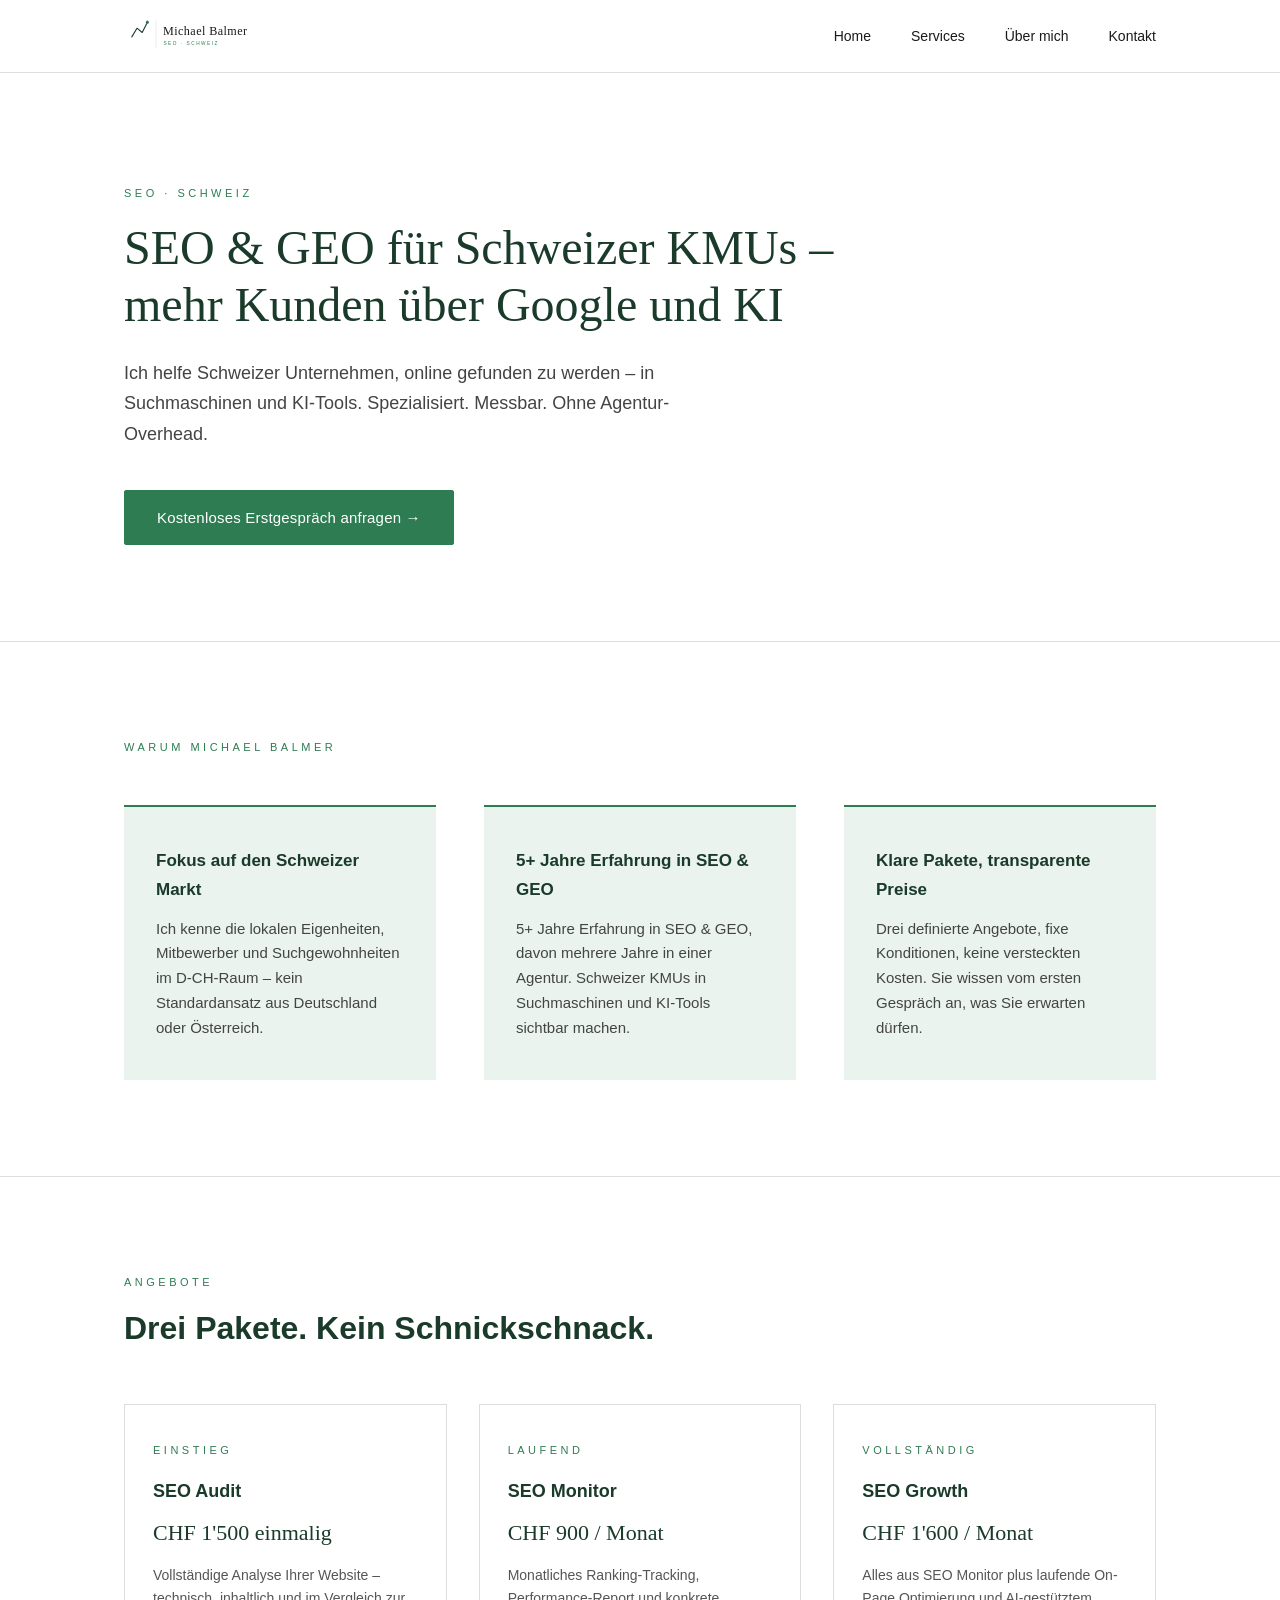
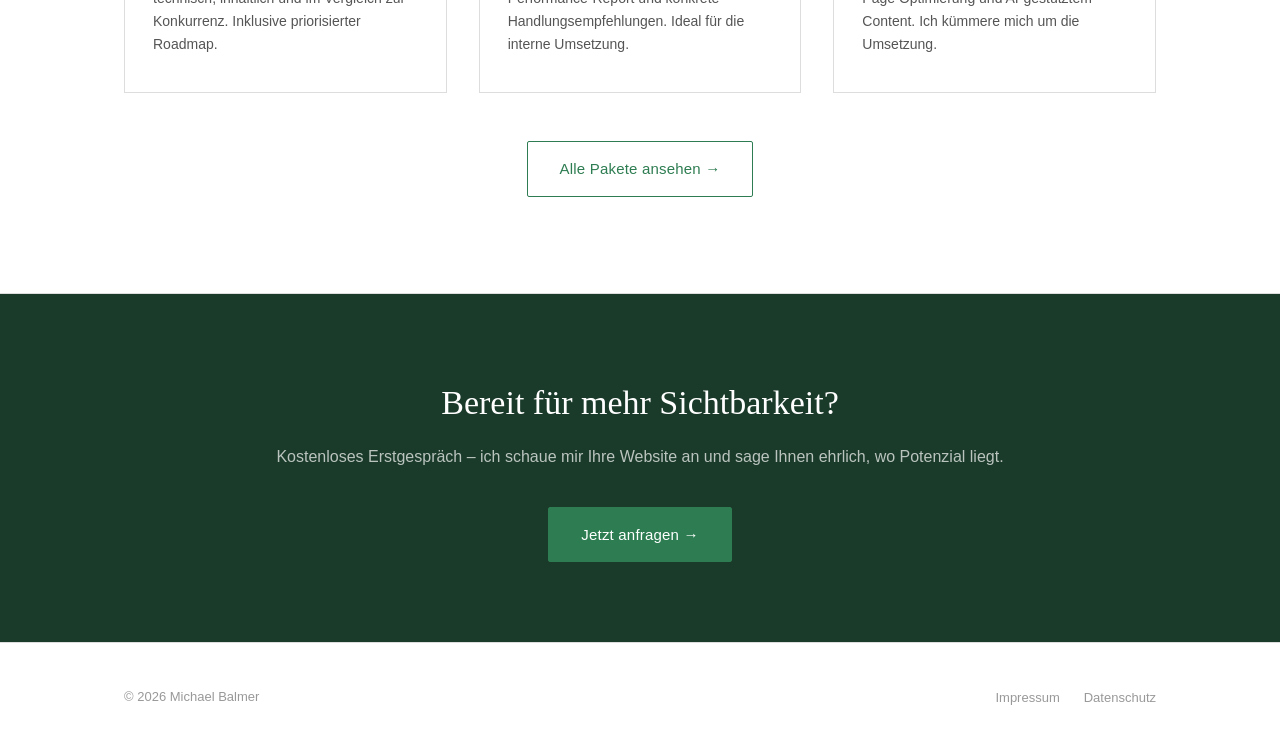
==== index.html @ 40a5c684 "Initial website launch for michael-balmer.com Static HTML/CSS/JS website for Michael Balmer SEO & GE" ====
<!DOCTYPE html>
<html lang="de">
<head>
  <meta charset="UTF-8" />
  <meta name="viewport" content="width=device-width, initial-scale=1.0" />
  <title>Michael Balmer – SEO &amp; GEO für Schweizer KMUs</title>
  <meta name="description" content="SEO- und GEO-Spezialist für Schweizer KMUs. Mehr Sichtbarkeit in Google und KI-Tools. Klare Pakete, transparente Preise." />
  <link rel="canonical" href="https://michael-balmer.com/" />
  <meta property="og:title" content="Michael Balmer – SEO &amp; GEO für Schweizer KMUs" />
  <meta property="og:description" content="SEO- und GEO-Spezialist für Schweizer KMUs. Mehr Sichtbarkeit in Google und KI-Tools. Klare Pakete, transparente Preise." />
  <meta property="og:url" content="https://michael-balmer.com/" />
  <meta property="og:type" content="website" />
  <link rel="stylesheet" href="css/style.css" />
</head>
<body>

  <!-- ===== NAVIGATION ===== -->
  <nav class="site-nav" role="navigation" aria-label="Hauptnavigation">
    <div class="nav-inner">
      <a class="nav-logo" href="/" aria-label="Michael Balmer – Startseite">
        <svg viewBox="0 0 400 120" xmlns="http://www.w3.org/2000/svg" height="52" width="auto" aria-hidden="true">
          <polyline points="18,62 30,42 42,52 54,28" fill="none" stroke="#1A3A2A" stroke-width="2.5" stroke-linecap="round" stroke-linejoin="round"/>
          <circle cx="54" cy="28" r="3.5" fill="#2E7D52"/>
          <line x1="74" y1="24" x2="74" y2="88" stroke="#D0D5D0" stroke-width="1"/>
          <text x="90" y="58" font-family="Georgia, 'Times New Roman', serif" font-size="28" font-weight="400" letter-spacing="1" fill="#1A1A1A">Michael Balmer</text>
          <text x="91" y="80" font-family="'Helvetica Neue', Arial, sans-serif" font-size="11" font-weight="300" letter-spacing="3.5" fill="#2E7D52">SEO · SCHWEIZ</text>
        </svg>
      </a>
      <ul class="nav-links">
        <li><a href="/">Home</a></li>
        <li><a href="/services">Services</a></li>
        <li><a href="/ueber-mich">Über mich</a></li>
        <li><a href="/kontakt">Kontakt</a></li>
      </ul>
      <button class="nav-toggle" aria-label="Menü öffnen" aria-expanded="false">
        <span></span><span></span><span></span>
      </button>
    </div>
    <div class="nav-mobile" aria-hidden="true">
      <ul>
        <li><a href="/">Home</a></li>
        <li><a href="/services">Services</a></li>
        <li><a href="/ueber-mich">Über mich</a></li>
        <li><a href="/kontakt">Kontakt</a></li>
      </ul>
    </div>
  </nav>

  <div class="page-wrap">

    <!-- ===== HERO ===== -->
    <section class="hero">
      <div class="container">
        <div class="hero-inner">
          <span class="label">SEO · Schweiz</span>
          <h1>SEO &amp; GEO für Schweizer KMUs – mehr Kunden über Google und KI</h1>
          <p class="hero-sub">Ich helfe Schweizer Unternehmen, online gefunden zu werden – in Suchmaschinen und KI-Tools. Spezialisiert. Messbar. Ohne Agentur-Overhead.</p>
          <a href="/kontakt" class="btn btn-primary">Kostenloses Erstgespräch anfragen →</a>
        </div>
      </div>
    </section>

    <!-- ===== USPs ===== -->
    <section class="usp">
      <div class="container">
        <span class="label">Warum Michael Balmer</span>
        <div class="usp-grid">
          <div class="usp-item">
            <h3>Fokus auf den Schweizer Markt</h3>
            <p>Ich kenne die lokalen Eigenheiten, Mitbewerber und Suchgewohnheiten im D-CH-Raum – kein Standardansatz aus Deutschland oder Österreich.</p>
          </div>
          <div class="usp-item">
            <h3>5+ Jahre Erfahrung in SEO &amp; GEO</h3>
            <p>5+ Jahre Erfahrung in SEO &amp; GEO, davon mehrere Jahre in einer Agentur. Schweizer KMUs in Suchmaschinen und KI-Tools sichtbar machen.</p>
          </div>
          <div class="usp-item">
            <h3>Klare Pakete, transparente Preise</h3>
            <p>Drei definierte Angebote, fixe Konditionen, keine versteckten Kosten. Sie wissen vom ersten Gespräch an, was Sie erwarten dürfen.</p>
          </div>
        </div>
      </div>
    </section>

    <!-- ===== SERVICES TEASER ===== -->
    <section class="services-teaser">
      <div class="container">
        <span class="label">Angebote</span>
        <div class="section-head">
          <h2>Drei Pakete. Kein Schnickschnack.</h2>
        </div>
        <div class="services-teaser-grid">
          <div class="service-card">
            <span class="label">Einstieg</span>
            <h3>SEO Audit</h3>
            <span class="service-price">CHF 1'500 einmalig</span>
            <p>Vollständige Analyse Ihrer Website – technisch, inhaltlich und im Vergleich zur Konkurrenz. Inklusive priorisierter Roadmap.</p>
          </div>
          <div class="service-card">
            <span class="label">Laufend</span>
            <h3>SEO Monitor</h3>
            <span class="service-price">CHF 900 / Monat</span>
            <p>Monatliches Ranking-Tracking, Performance-Report und konkrete Handlungsempfehlungen. Ideal für die interne Umsetzung.</p>
          </div>
          <div class="service-card">
            <span class="label">Vollständig</span>
            <h3>SEO Growth</h3>
            <span class="service-price">CHF 1'600 / Monat</span>
            <p>Alles aus SEO Monitor plus laufende On-Page Optimierung und AI-gestütztem Content. Ich kümmere mich um die Umsetzung.</p>
          </div>
        </div>
        <div class="services-teaser-link">
          <a href="/services" class="btn btn-outline">Alle Pakete ansehen →</a>
        </div>
      </div>
    </section>

    <!-- ===== CTA BAND ===== -->
    <section class="cta-band">
      <div class="container">
        <h2>Bereit für mehr Sichtbarkeit?</h2>
        <p>Kostenloses Erstgespräch – ich schaue mir Ihre Website an und sage Ihnen ehrlich, wo Potenzial liegt.</p>
        <a href="/kontakt" class="btn btn-primary">Jetzt anfragen →</a>
      </div>
    </section>

    <!-- ===== FOOTER ===== -->
    <footer class="site-footer">
      <div class="container">
        <div class="footer-inner">
          <span class="footer-copy">© 2026 Michael Balmer</span>
          <ul class="footer-links">
            <li><a href="/impressum">Impressum</a></li>
            <li><a href="/datenschutz">Datenschutz</a></li>
          </ul>
        </div>
      </div>
    </footer>

  </div><!-- /.page-wrap -->

  <script src="js/main.js"></script>
</body>
</html>
---- css/style.css ----
/* =========================================
   Michael Balmer SEO – Stylesheet
   ========================================= */

/* --- Reset & Base --- */
*, *::before, *::after {
  box-sizing: border-box;
  margin: 0;
  padding: 0;
}

html {
  scroll-behavior: smooth;
}

body {
  font-family: Arial, Helvetica, sans-serif;
  font-size: 16px;
  line-height: 1.7;
  color: #1A1A1A;
  background: #FFFFFF;
  -webkit-font-smoothing: antialiased;
}

img, svg {
  display: block;
  max-width: 100%;
}

a {
  color: #2E7D52;
  text-decoration: none;
}

a:hover {
  text-decoration: underline;
}

/* --- CSS Variables --- */
:root {
  --green:      #2E7D52;
  --green-dark: #1A3A2A;
  --green-light:#EAF3EE;
  --black:      #1A1A1A;
  --white:      #FFFFFF;
  --gray:       #DDDDDD;
  --max-w:      1080px;
  --section-py: 96px;
}

/* --- Utility --- */
.container {
  max-width: var(--max-w);
  margin: 0 auto;
  padding: 0 24px;
}

.label {
  font-size: 11px;
  font-weight: 400;
  text-transform: uppercase;
  letter-spacing: 3.5px;
  color: var(--green);
  display: block;
  margin-bottom: 16px;
}

/* =========================================
   NAVIGATION
   ========================================= */
.site-nav {
  position: fixed;
  top: 0;
  left: 0;
  right: 0;
  z-index: 100;
  background: rgba(255, 255, 255, 0.96);
  backdrop-filter: blur(8px);
  border-bottom: 1px solid var(--gray);
}

.nav-inner {
  display: flex;
  align-items: center;
  justify-content: space-between;
  max-width: var(--max-w);
  margin: 0 auto;
  padding: 0 24px;
  height: 72px;
}

.nav-logo svg {
  height: 52px;
  width: auto;
}

.nav-links {
  display: flex;
  gap: 40px;
  list-style: none;
}

.nav-links a {
  font-size: 14px;
  color: var(--black);
  font-weight: 400;
  text-decoration: none;
  position: relative;
  padding-bottom: 2px;
  transition: color 0.2s;
}

.nav-links a::after {
  content: '';
  position: absolute;
  bottom: -2px;
  left: 0;
  right: 0;
  height: 1.5px;
  background: var(--green);
  transform: scaleX(0);
  transform-origin: left;
  transition: transform 0.25s ease;
}

.nav-links a:hover,
.nav-links a.active {
  color: var(--green);
  text-decoration: none;
}

.nav-links a:hover::after,
.nav-links a.active::after {
  transform: scaleX(1);
}

/* Hamburger */
.nav-toggle {
  display: none;
  flex-direction: column;
  gap: 5px;
  background: none;
  border: none;
  cursor: pointer;
  padding: 10px; /* 44px touch target */
  margin-right: -10px;
}

.nav-toggle span {
  display: block;
  width: 24px;
  height: 1.5px;
  background: var(--black);
  transition: all 0.3s;
}

.nav-toggle.open span:nth-child(1) { transform: translateY(6.5px) rotate(45deg); }
.nav-toggle.open span:nth-child(2) { opacity: 0; }
.nav-toggle.open span:nth-child(3) { transform: translateY(-6.5px) rotate(-45deg); }

/* Mobile nav */
.nav-mobile {
  display: none;
  background: var(--white);
  border-top: 1px solid var(--gray);
}

.nav-mobile.open {
  display: block;
}

.nav-mobile ul {
  list-style: none;
  padding: 16px 24px 24px;
}

.nav-mobile ul li a {
  display: block;
  padding: 12px 0;
  font-size: 16px;
  color: var(--black);
  border-bottom: 1px solid var(--gray);
  text-decoration: none;
}

.nav-mobile ul li:last-child a {
  border-bottom: none;
}

.nav-mobile ul li a.active,
.nav-mobile ul li a:hover {
  color: var(--green);
}

/* Page offset for fixed nav */
.page-wrap {
  padding-top: 72px;
}

/* =========================================
   BUTTONS
   ========================================= */
.btn {
  display: inline-block;
  padding: 14px 32px;
  font-size: 15px;
  font-family: Arial, Helvetica, sans-serif;
  font-weight: 400;
  border-radius: 2px;
  cursor: pointer;
  transition: background 0.2s, color 0.2s, border-color 0.2s;
  text-decoration: none;
  border: 1.5px solid transparent;
  letter-spacing: 0.2px;
}

.btn-primary {
  background: var(--green);
  color: var(--white);
  border-color: var(--green);
}

.btn-primary:hover {
  background: var(--green-dark);
  border-color: var(--green-dark);
  text-decoration: none;
  color: var(--white);
}

.btn-outline {
  background: transparent;
  color: var(--green);
  border-color: var(--green);
}

.btn-outline:hover {
  background: var(--green);
  color: var(--white);
  text-decoration: none;
}

/* =========================================
   HERO
   ========================================= */
.hero {
  padding: 112px 0 96px;
  border-bottom: 1px solid var(--gray);
}

.hero-inner {
  max-width: 720px;
}

.hero h1 {
  font-family: Georgia, 'Times New Roman', serif;
  font-size: clamp(32px, 5vw, 48px);
  font-weight: 400;
  line-height: 1.2;
  color: var(--green-dark);
  margin-bottom: 24px;
}

.hero-sub {
  font-size: 18px;
  color: #444;
  line-height: 1.7;
  margin-bottom: 40px;
  max-width: 560px;
}

/* =========================================
   USP SECTION
   ========================================= */
.usp {
  padding: var(--section-py) 0;
  border-bottom: 1px solid var(--gray);
}

.usp-grid {
  display: grid;
  grid-template-columns: repeat(3, 1fr);
  gap: 48px;
  margin-top: 48px;
}

.usp-item {
  padding: 40px 32px;
  background: var(--green-light);
  border-top: 2px solid var(--green);
}

.usp-item h3 {
  font-size: 17px;
  font-weight: 700;
  color: var(--green-dark);
  margin-bottom: 12px;
}

.usp-item p {
  font-size: 15px;
  color: #444;
  line-height: 1.65;
}

/* =========================================
   SECTION HEADLINES
   ========================================= */
.section-head {
  margin-bottom: 56px;
}

.section-head h2 {
  font-size: clamp(24px, 3vw, 32px);
  font-weight: 700;
  color: var(--green-dark);
  line-height: 1.25;
}

/* =========================================
   SERVICES PAGE
   ========================================= */
.services-section {
  padding: var(--section-py) 0;
}

.services-intro {
  padding: 80px 0 64px;
  border-bottom: 1px solid var(--gray);
}

.services-intro h1 {
  font-family: Georgia, 'Times New Roman', serif;
  font-size: clamp(28px, 4vw, 42px);
  font-weight: 400;
  color: var(--green-dark);
  line-height: 1.25;
}

.packages {
  padding: var(--section-py) 0;
}

.package-card {
  border: 1px solid var(--gray);
  padding: 52px 48px;
  margin-bottom: 40px;
  position: relative;
  transition: border-color 0.2s, box-shadow 0.2s;
}

.package-card:hover {
  border-color: var(--green);
  box-shadow: 0 4px 24px rgba(46, 125, 82, 0.08);
}

.package-card.featured {
  border-color: var(--green);
  border-width: 1.5px;
}

.package-badge {
  position: absolute;
  top: -1px;
  right: 48px;
  background: var(--green);
  color: var(--white);
  font-size: 11px;
  font-weight: 400;
  letter-spacing: 2.5px;
  text-transform: uppercase;
  padding: 6px 16px;
}

.package-header {
  display: flex;
  align-items: flex-start;
  justify-content: space-between;
  gap: 24px;
  margin-bottom: 24px;
  flex-wrap: wrap;
}

.package-title {
  font-size: 22px;
  font-weight: 700;
  color: var(--green-dark);
}

.package-price {
  text-align: right;
}

.package-price .price-amount {
  font-family: Georgia, serif;
  font-size: 28px;
  font-weight: 400;
  color: var(--green-dark);
  line-height: 1;
}

.package-price .price-note {
  font-size: 12px;
  color: #666;
  margin-top: 4px;
  line-height: 1.4;
}

.package-desc {
  font-size: 16px;
  color: #444;
  line-height: 1.7;
  margin-bottom: 32px;
  max-width: 620px;
}

.package-list {
  list-style: none;
  margin-bottom: 40px;
}

.package-list li {
  padding: 10px 0;
  border-bottom: 1px solid var(--gray);
  font-size: 15px;
  color: var(--black);
  display: flex;
  align-items: flex-start;
  gap: 12px;
}

.package-list li:last-child {
  border-bottom: none;
}

.package-list li::before {
  content: '';
  width: 6px;
  height: 6px;
  background: var(--green);
  border-radius: 50%;
  flex-shrink: 0;
  margin-top: 8px;
}

.packages-note {
  background: var(--green-light);
  border-left: 3px solid var(--green);
  padding: 28px 32px;
  margin-top: 56px;
  font-size: 15px;
  color: #444;
}

.packages-note strong {
  color: var(--green-dark);
}

/* =========================================
   ÜBER MICH
   ========================================= */
.about-section {
  padding: var(--section-py) 0;
}

.about-intro {
  padding: 80px 0 64px;
  border-bottom: 1px solid var(--gray);
}

.about-intro h1 {
  font-family: Georgia, 'Times New Roman', serif;
  font-size: clamp(28px, 4vw, 42px);
  font-weight: 400;
  color: var(--green-dark);
}

.about-grid {
  display: grid;
  grid-template-columns: 1fr 2fr;
  gap: 80px;
  padding: var(--section-py) 0;
  align-items: start;
}

.about-photo {
  background: var(--green-light);
  aspect-ratio: 3/4;
  display: flex;
  align-items: center;
  justify-content: center;
  border: 1px solid var(--gray);
}

.about-photo-placeholder {
  text-align: center;
  color: #999;
  font-size: 13px;
  padding: 24px;
  line-height: 1.5;
}

.about-photo-placeholder svg {
  margin: 0 auto 12px;
  display: block;
}

.about-text h2 {
  font-size: 26px;
  font-weight: 700;
  color: var(--green-dark);
  margin-bottom: 24px;
}

.about-text p {
  font-size: 16px;
  color: #444;
  line-height: 1.8;
  margin-bottom: 20px;
}

.about-values {
  margin-top: 48px;
  padding-top: 40px;
  border-top: 1px solid var(--gray);
}

.about-values h3 {
  font-size: 14px;
  font-weight: 700;
  text-transform: uppercase;
  letter-spacing: 2px;
  color: var(--green-dark);
  margin-bottom: 24px;
}

.values-grid {
  display: grid;
  grid-template-columns: 1fr 1fr;
  gap: 20px;
}

.value-item {
  padding: 20px 24px;
  background: var(--green-light);
}

.value-item strong {
  display: block;
  color: var(--green-dark);
  margin-bottom: 4px;
  font-size: 15px;
}

.value-item span {
  font-size: 14px;
  color: #555;
}

/* =========================================
   KONTAKT
   ========================================= */
.contact-section {
  padding: var(--section-py) 0;
}

.contact-intro {
  padding: 80px 0 64px;
  border-bottom: 1px solid var(--gray);
}

.contact-intro h1 {
  font-family: Georgia, 'Times New Roman', serif;
  font-size: clamp(28px, 4vw, 42px);
  font-weight: 400;
  color: var(--green-dark);
  margin-bottom: 16px;
}

.contact-intro p {
  font-size: 18px;
  color: #444;
  max-width: 520px;
}

.contact-grid {
  display: grid;
  grid-template-columns: 3fr 2fr;
  gap: 80px;
  padding: var(--section-py) 0;
  align-items: start;
}

/* Form */
.contact-form .form-group {
  margin-bottom: 28px;
}

.contact-form label {
  display: block;
  font-size: 12px;
  font-weight: 400;
  text-transform: uppercase;
  letter-spacing: 2px;
  color: var(--green-dark);
  margin-bottom: 8px;
}

.contact-form input,
.contact-form textarea {
  width: 100%;
  padding: 14px 16px;
  font-size: 16px;
  font-family: Arial, Helvetica, sans-serif;
  color: var(--black);
  background: var(--white);
  border: 1px solid var(--gray);
  border-radius: 1px;
  outline: none;
  transition: border-color 0.2s;
  -webkit-appearance: none;
}

.contact-form input:focus,
.contact-form textarea:focus {
  border-color: var(--green);
}

.contact-form textarea {
  min-height: 140px;
  resize: vertical;
}

.form-success {
  display: none;
  background: var(--green-light);
  border-left: 3px solid var(--green);
  padding: 20px 24px;
  font-size: 15px;
  color: var(--green-dark);
  margin-top: 16px;
}

/* Contact details */
.contact-details h3 {
  font-size: 14px;
  font-weight: 700;
  text-transform: uppercase;
  letter-spacing: 2px;
  color: var(--green-dark);
  margin-bottom: 24px;
}

.contact-detail-item {
  display: flex;
  align-items: flex-start;
  gap: 16px;
  margin-bottom: 24px;
  padding-bottom: 24px;
  border-bottom: 1px solid var(--gray);
}

.contact-detail-item:last-child {
  border-bottom: none;
}

.contact-detail-icon {
  width: 20px;
  height: 20px;
  flex-shrink: 0;
  margin-top: 2px;
  color: var(--green);
}

.contact-detail-text {
  font-size: 15px;
  color: #444;
  line-height: 1.6;
}

.contact-detail-text strong {
  display: block;
  font-size: 12px;
  text-transform: uppercase;
  letter-spacing: 1.5px;
  color: var(--green-dark);
  margin-bottom: 4px;
}

/* =========================================
   HOMEPAGE – CTA BAND
   ========================================= */
.cta-band {
  padding: 80px 0;
  background: var(--green-dark);
  text-align: center;
}

.cta-band h2 {
  font-family: Georgia, serif;
  font-size: clamp(22px, 3.5vw, 34px);
  font-weight: 400;
  color: var(--white);
  margin-bottom: 12px;
}

.cta-band p {
  color: rgba(255,255,255,0.7);
  font-size: 16px;
  margin-bottom: 36px;
}

.cta-band .btn-primary {
  background: var(--green);
  border-color: var(--green);
}

.cta-band .btn-primary:hover {
  background: #256843;
  border-color: #256843;
}

/* Services teaser on homepage */
.services-teaser {
  padding: var(--section-py) 0;
  border-bottom: 1px solid var(--gray);
}

.services-teaser-grid {
  display: grid;
  grid-template-columns: repeat(3, 1fr);
  gap: 32px;
  margin-top: 48px;
  margin-bottom: 48px;
}

.service-card {
  padding: 36px 28px;
  border: 1px solid var(--gray);
  transition: border-color 0.2s, box-shadow 0.2s;
}

.service-card:hover {
  border-color: var(--green);
  box-shadow: 0 4px 20px rgba(46, 125, 82, 0.07);
}

.service-card .service-price {
  font-family: Georgia, serif;
  font-size: 22px;
  color: var(--green-dark);
  margin: 8px 0;
  display: block;
}

.service-card h3 {
  font-size: 18px;
  font-weight: 700;
  color: var(--green-dark);
  margin-bottom: 4px;
}

.service-card p {
  font-size: 14px;
  color: #555;
  line-height: 1.65;
  margin-top: 12px;
}

.services-teaser-link {
  text-align: center;
}

/* =========================================
   FOOTER
   ========================================= */
.site-footer {
  border-top: 1px solid var(--gray);
  padding: 40px 0;
  background: var(--white);
}

.footer-inner {
  display: flex;
  align-items: center;
  justify-content: space-between;
  flex-wrap: wrap;
  gap: 16px;
}

.footer-copy {
  font-size: 13px;
  color: #999;
}

.footer-links {
  display: flex;
  gap: 24px;
  list-style: none;
}

.footer-links a {
  font-size: 13px;
  color: #999;
  text-decoration: none;
}

.footer-links a:hover {
  color: var(--green);
}

/* =========================================
   PLACEHOLDER PAGES
   ========================================= */
.placeholder-section {
  padding: 120px 0 var(--section-py);
  min-height: 60vh;
}

.placeholder-section h1 {
  font-family: Georgia, serif;
  font-size: 36px;
  font-weight: 400;
  color: var(--green-dark);
  margin-bottom: 24px;
}

.placeholder-section p {
  font-size: 16px;
  color: #666;
}

/* =========================================
   RESPONSIVE
   ========================================= */
@media (max-width: 900px) {
  .usp-grid {
    grid-template-columns: 1fr;
    gap: 24px;
  }

  .services-teaser-grid {
    grid-template-columns: 1fr;
    gap: 20px;
  }

  .about-grid {
    grid-template-columns: 1fr;
    gap: 48px;
  }

  .about-photo {
    aspect-ratio: 4/3;
    max-height: 280px;
  }

  .values-grid {
    grid-template-columns: 1fr;
  }

  .contact-grid {
    grid-template-columns: 1fr;
    gap: 48px;
  }

  .package-card {
    padding: 36px 28px;
  }

  .package-header {
    flex-direction: column;
    gap: 12px;
  }

  .package-price {
    text-align: left;
  }

  .package-badge {
    right: 28px;
  }
}

@media (max-width: 640px) {
  :root {
    --section-py: 64px;
  }

  .nav-links {
    display: none;
  }

  .nav-toggle {
    display: flex;
  }

  /* Hero */
  .hero {
    padding: 80px 0 64px;
  }

  /* Tighter container padding on small phones */
  .container {
    padding: 0 16px;
  }

  /* USP cards full padding */
  .usp-item {
    padding: 28px 24px;
  }

  /* Service cards on home */
  .service-card {
    padding: 28px 20px;
  }

  /* Package cards */
  .package-card {
    padding: 28px 20px;
  }

  .package-badge {
    right: 20px;
    font-size: 10px;
    padding: 5px 12px;
  }

  /* Buttons full-width on very small screens */
  .btn {
    display: block;
    text-align: center;
    width: 100%;
  }

  /* Inline btn exceptions (footer, packages note) */
  .packages-note .btn,
  .about-text .btn,
  .cta-band .btn {
    display: inline-block;
    width: auto;
  }

  /* About section */
  .about-photo {
    max-height: 240px;
  }

  /* Contact */
  .contact-form input,
  .contact-form textarea {
    font-size: 16px; /* prevent iOS zoom */
  }

  /* CTA band */
  .cta-band {
    padding: 60px 0;
  }

  /* Footer */
  .footer-inner {
    flex-direction: column;
    align-items: flex-start;
    gap: 12px;
  }

  /* About values 1 col already via 900px rule */
}
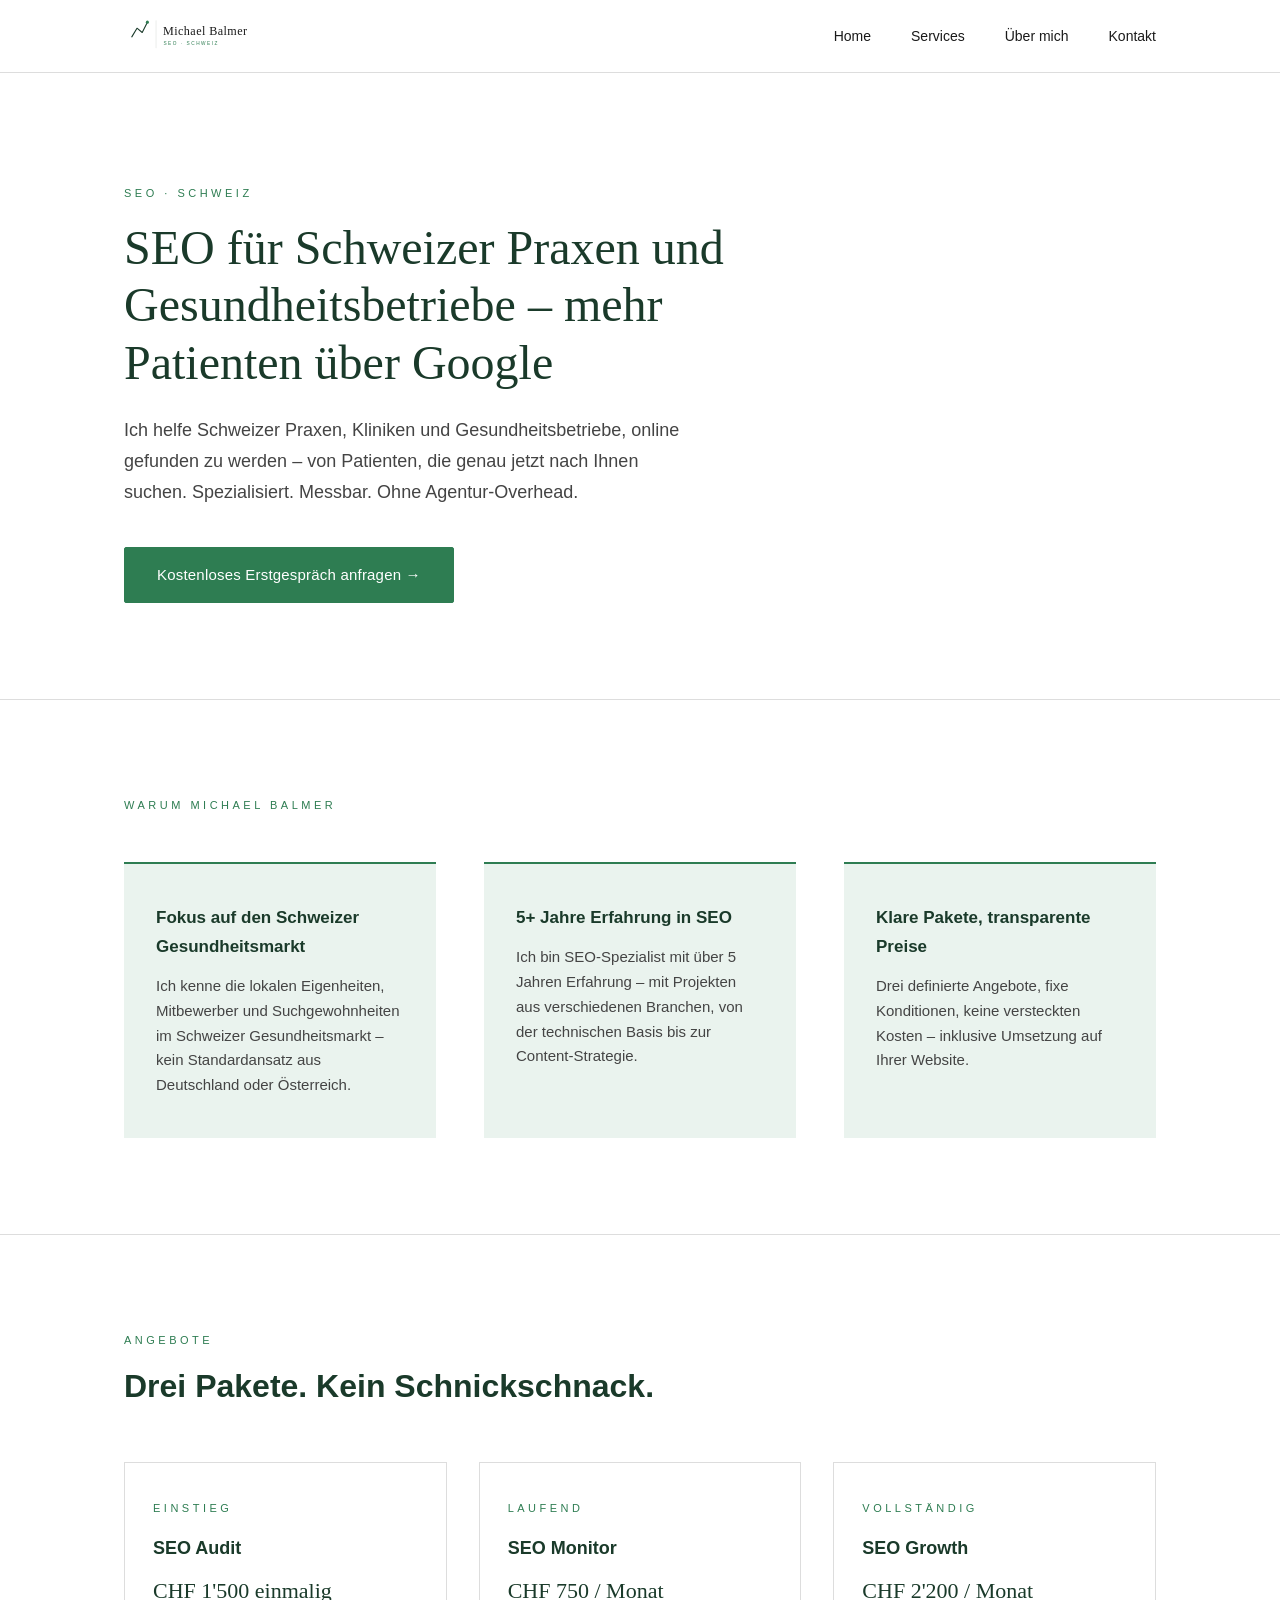
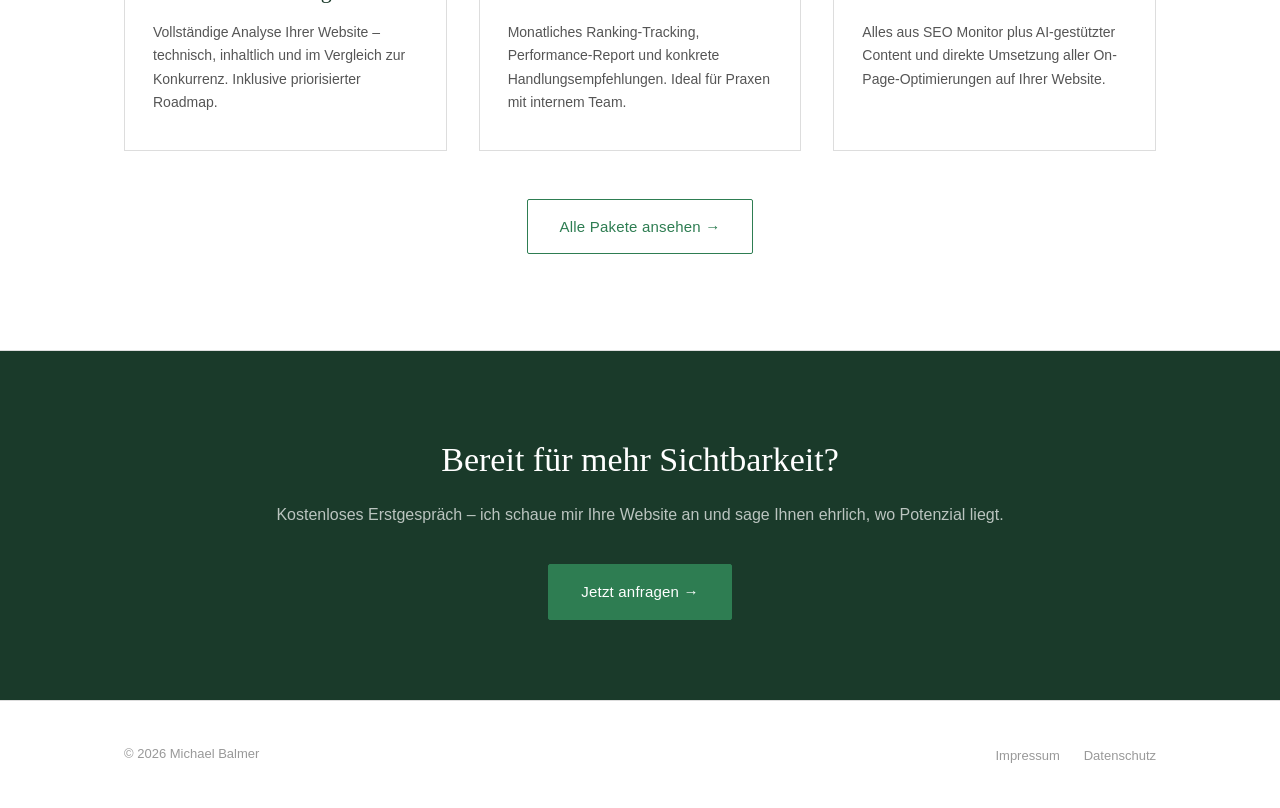
==== commit 1b32a122: "Fokus auf Gesundheitspraxen – Texte, Preise und Meta-Tags aktualisiert - Hero, USPs und Service-Card" ====
--- a/index.html
+++ b/index.html
@@ -3,11 +3,11 @@
 <head>
   <meta charset="UTF-8" />
   <meta name="viewport" content="width=device-width, initial-scale=1.0" />
-  <title>Michael Balmer – SEO &amp; GEO für Schweizer KMUs</title>
-  <meta name="description" content="SEO- und GEO-Spezialist für Schweizer KMUs. Mehr Sichtbarkeit in Google und KI-Tools. Klare Pakete, transparente Preise." />
+  <title>Michael Balmer – SEO für Schweizer Praxen und Gesundheitsbetriebe</title>
+  <meta name="description" content="SEO-Spezialist für Schweizer Praxen, Kliniken und Gesundheitsbetriebe. Mehr Patienten über Google. Klare Pakete, transparente Preise." />
   <link rel="canonical" href="https://michael-balmer.com/" />
-  <meta property="og:title" content="Michael Balmer – SEO &amp; GEO für Schweizer KMUs" />
-  <meta property="og:description" content="SEO- und GEO-Spezialist für Schweizer KMUs. Mehr Sichtbarkeit in Google und KI-Tools. Klare Pakete, transparente Preise." />
+  <meta property="og:title" content="Michael Balmer – SEO für Schweizer Praxen und Gesundheitsbetriebe" />
+  <meta property="og:description" content="SEO-Spezialist für Schweizer Praxen, Kliniken und Gesundheitsbetriebe. Mehr Patienten über Google. Klare Pakete, transparente Preise." />
   <meta property="og:url" content="https://michael-balmer.com/" />
   <meta property="og:type" content="website" />
   <link rel="stylesheet" href="css/style.css" />
@@ -53,8 +53,8 @@
       <div class="container">
         <div class="hero-inner">
           <span class="label">SEO · Schweiz</span>
-          <h1>SEO &amp; GEO für Schweizer KMUs – mehr Kunden über Google und KI</h1>
-          <p class="hero-sub">Ich helfe Schweizer Unternehmen, online gefunden zu werden – in Suchmaschinen und KI-Tools. Spezialisiert. Messbar. Ohne Agentur-Overhead.</p>
+          <h1>SEO für Schweizer Praxen und Gesundheitsbetriebe – mehr Patienten über Google</h1>
+          <p class="hero-sub">Ich helfe Schweizer Praxen, Kliniken und Gesundheitsbetriebe, online gefunden zu werden – von Patienten, die genau jetzt nach Ihnen suchen. Spezialisiert. Messbar. Ohne Agentur-Overhead.</p>
           <a href="/kontakt" class="btn btn-primary">Kostenloses Erstgespräch anfragen →</a>
         </div>
       </div>
@@ -66,16 +66,16 @@
         <span class="label">Warum Michael Balmer</span>
         <div class="usp-grid">
           <div class="usp-item">
-            <h3>Fokus auf den Schweizer Markt</h3>
-            <p>Ich kenne die lokalen Eigenheiten, Mitbewerber und Suchgewohnheiten im D-CH-Raum – kein Standardansatz aus Deutschland oder Österreich.</p>
+            <h3>Fokus auf den Schweizer Gesundheitsmarkt</h3>
+            <p>Ich kenne die lokalen Eigenheiten, Mitbewerber und Suchgewohnheiten im Schweizer Gesundheitsmarkt – kein Standardansatz aus Deutschland oder Österreich.</p>
           </div>
           <div class="usp-item">
-            <h3>5+ Jahre Erfahrung in SEO &amp; GEO</h3>
-            <p>5+ Jahre Erfahrung in SEO &amp; GEO, davon mehrere Jahre in einer Agentur. Schweizer KMUs in Suchmaschinen und KI-Tools sichtbar machen.</p>
+            <h3>5+ Jahre Erfahrung in SEO</h3>
+            <p>Ich bin SEO-Spezialist mit über 5 Jahren Erfahrung – mit Projekten aus verschiedenen Branchen, von der technischen Basis bis zur Content-Strategie.</p>
           </div>
           <div class="usp-item">
             <h3>Klare Pakete, transparente Preise</h3>
-            <p>Drei definierte Angebote, fixe Konditionen, keine versteckten Kosten. Sie wissen vom ersten Gespräch an, was Sie erwarten dürfen.</p>
+            <p>Drei definierte Angebote, fixe Konditionen, keine versteckten Kosten – inklusive Umsetzung auf Ihrer Website.</p>
           </div>
         </div>
       </div>
@@ -98,14 +98,14 @@
           <div class="service-card">
             <span class="label">Laufend</span>
             <h3>SEO Monitor</h3>
-            <span class="service-price">CHF 900 / Monat</span>
-            <p>Monatliches Ranking-Tracking, Performance-Report und konkrete Handlungsempfehlungen. Ideal für die interne Umsetzung.</p>
+            <span class="service-price">CHF 750 / Monat</span>
+            <p>Monatliches Ranking-Tracking, Performance-Report und konkrete Handlungsempfehlungen. Ideal für Praxen mit internem Team.</p>
           </div>
           <div class="service-card">
             <span class="label">Vollständig</span>
             <h3>SEO Growth</h3>
-            <span class="service-price">CHF 1'600 / Monat</span>
-            <p>Alles aus SEO Monitor plus laufende On-Page Optimierung und AI-gestütztem Content. Ich kümmere mich um die Umsetzung.</p>
+            <span class="service-price">CHF 2'200 / Monat</span>
+            <p>Alles aus SEO Monitor plus AI-gestützter Content und direkte Umsetzung aller On-Page-Optimierungen auf Ihrer Website.</p>
           </div>
         </div>
         <div class="services-teaser-link">
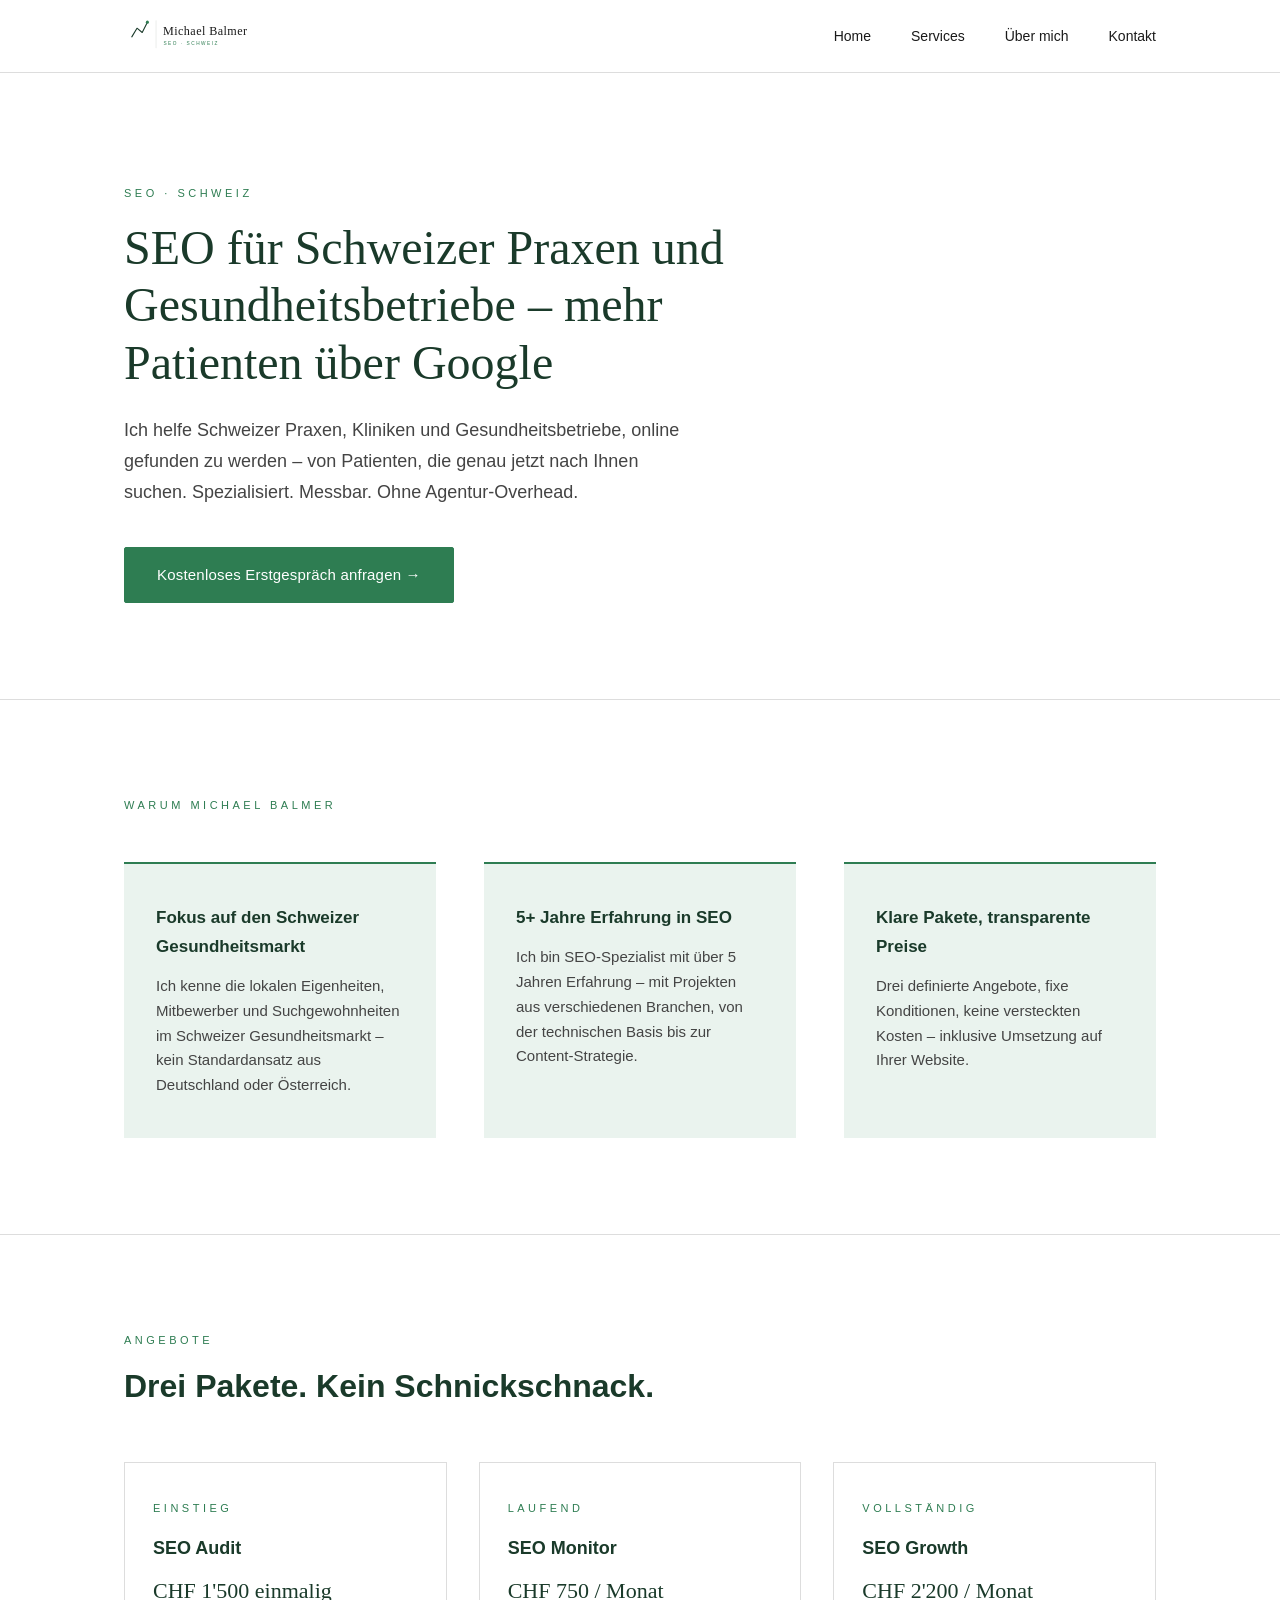
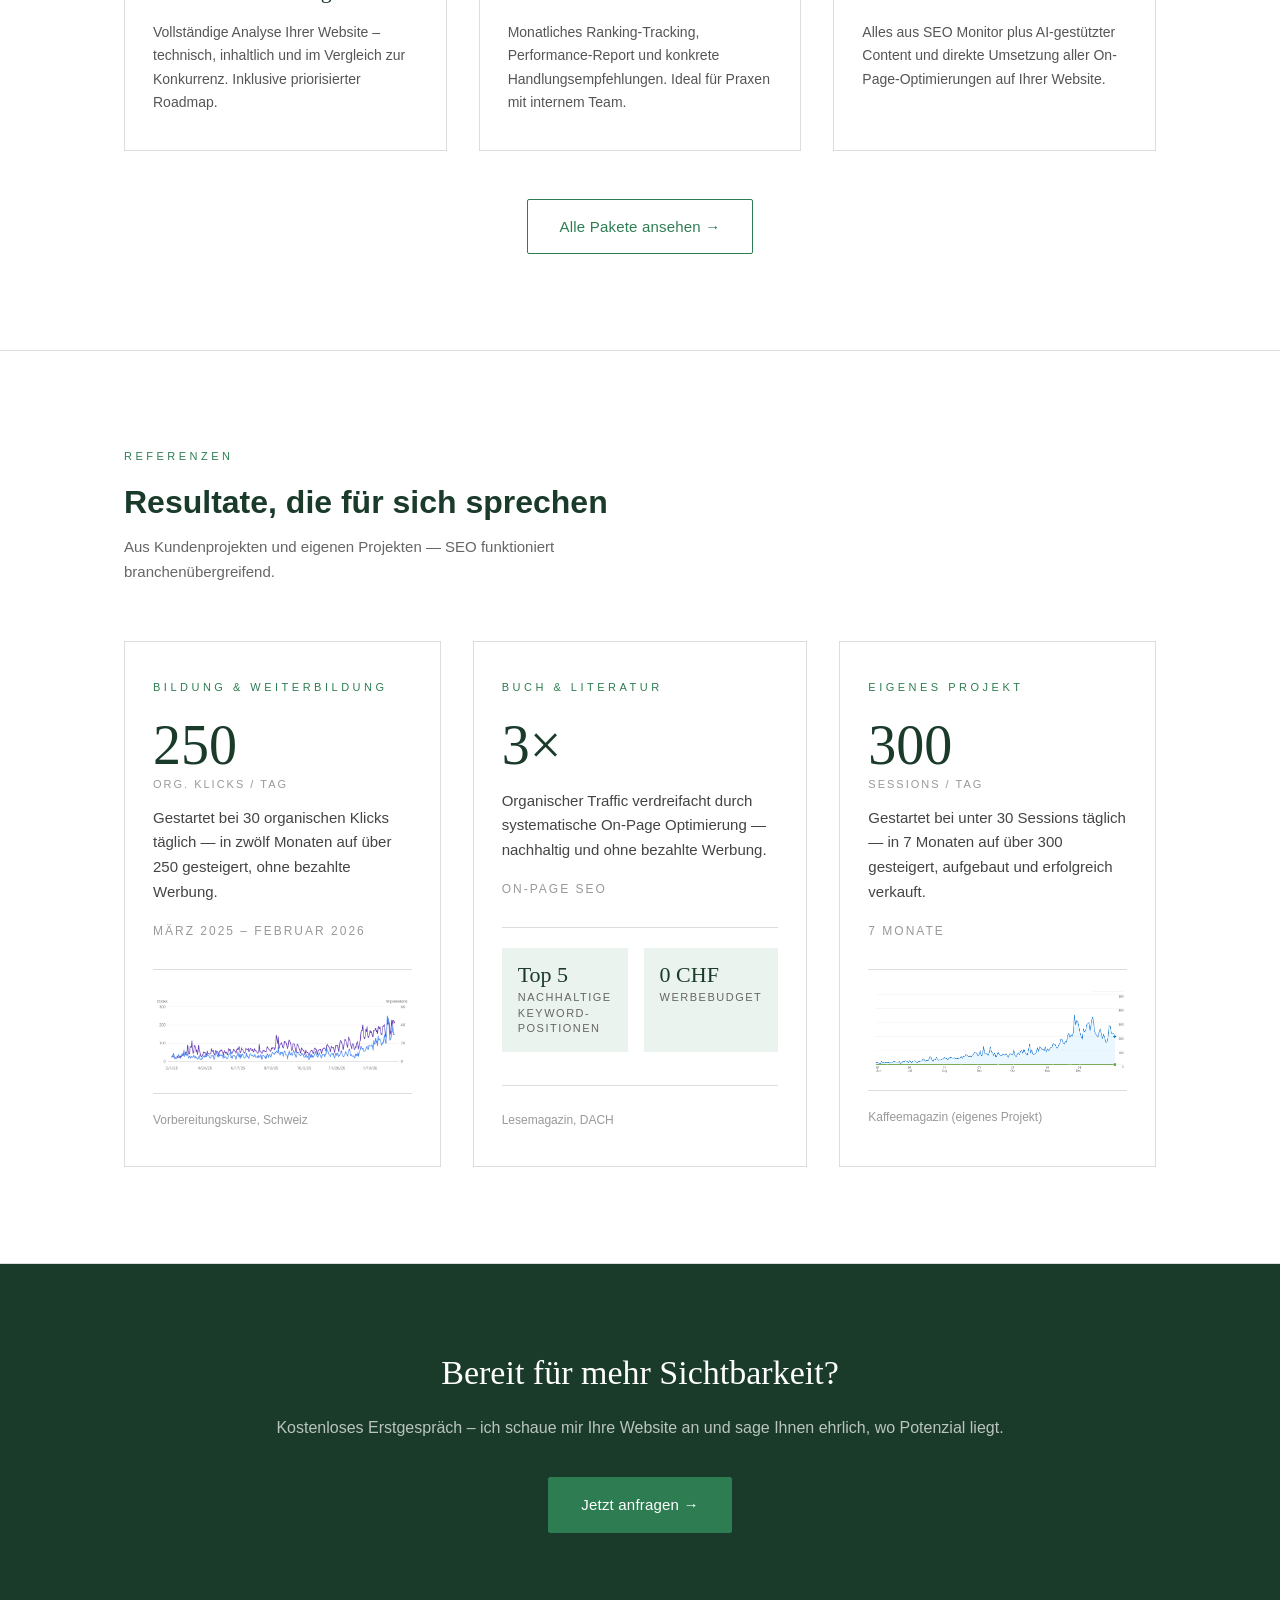
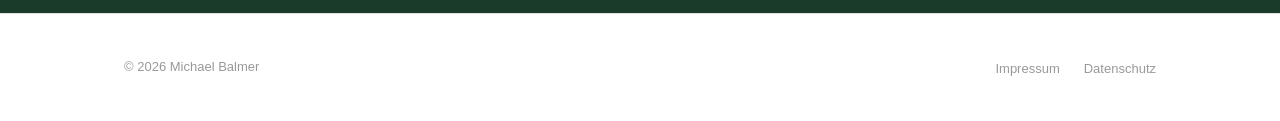
==== commit ef33d4a3: "Referenz-Sektion mit 3 echten Projekten hinzugefügt Neue Sektion auf der Homepage mit verifizierten " ====
--- a/index.html
+++ b/index.html
@@ -10,6 +10,7 @@
   <meta property="og:description" content="SEO-Spezialist für Schweizer Praxen, Kliniken und Gesundheitsbetriebe. Mehr Patienten über Google. Klare Pakete, transparente Preise." />
   <meta property="og:url" content="https://michael-balmer.com/" />
   <meta property="og:type" content="website" />
+  <link rel="icon" href="/favicon.svg" type="image/svg+xml" />
   <link rel="stylesheet" href="css/style.css" />
 </head>
 <body>
@@ -114,6 +115,68 @@
       </div>
     </section>
 
+    <!-- ===== REFERENZEN ===== -->
+    <section class="referenzen">
+      <div class="container">
+        <span class="label">Referenzen</span>
+        <div class="section-head">
+          <h2>Resultate, die für sich sprechen</h2>
+          <p class="section-intro">Aus Kundenprojekten und eigenen Projekten — SEO funktioniert branchenübergreifend.</p>
+        </div>
+        <div class="referenzen-grid">
+
+          <div class="referenz-card">
+            <span class="label">Bildung &amp; Weiterbildung</span>
+            <div class="referenz-metric">250<span class="referenz-metric-unit">org. Klicks / Tag</span></div>
+            <p class="referenz-desc">Gestartet bei 30 organischen Klicks täglich — in zwölf Monaten auf über 250 gesteigert, ohne bezahlte Werbung.</p>
+            <span class="referenz-timeframe">März 2025 – Februar 2026</span>
+            <div class="referenz-chart">
+              <img
+                src="other_media/clicks_impressions_over_time.png"
+                alt="Google Search Console: Klicks und Impressionen über 12 Monate"
+                width="1580" height="530" loading="lazy"
+              />
+            </div>
+            <span class="referenz-client">Vorbereitungskurse, Schweiz</span>
+          </div>
+
+          <div class="referenz-card">
+            <span class="label">Buch &amp; Literatur</span>
+            <div class="referenz-metric">3×</div>
+            <p class="referenz-desc">Organischer Traffic verdreifacht durch systematische On-Page Optimierung — nachhaltig und ohne bezahlte Werbung.</p>
+            <span class="referenz-timeframe">On-Page SEO</span>
+            <div class="referenz-stat-block">
+              <div class="referenz-stat">
+                <span class="referenz-stat-value">Top 5</span>
+                <span class="referenz-stat-label">Nachhaltige Keyword-Positionen</span>
+              </div>
+              <div class="referenz-stat">
+                <span class="referenz-stat-value">0 CHF</span>
+                <span class="referenz-stat-label">Werbebudget</span>
+              </div>
+            </div>
+            <span class="referenz-client">Lesemagazin, DACH</span>
+          </div>
+
+          <div class="referenz-card">
+            <span class="label">Eigenes Projekt</span>
+            <div class="referenz-metric">300<span class="referenz-metric-unit">Sessions / Tag</span></div>
+            <p class="referenz-desc">Gestartet bei unter 30 Sessions täglich — in 7 Monaten auf über 300 gesteigert, aufgebaut und erfolgreich verkauft.</p>
+            <span class="referenz-timeframe">7 Monate</span>
+            <div class="referenz-chart">
+              <img
+                src="other_media/ga4_sessions.png"
+                alt="Google Analytics 4: Sessions-Wachstum über 7 Monate"
+                width="1540" height="470" loading="lazy"
+              />
+            </div>
+            <span class="referenz-client">Kaffeemagazin (eigenes Projekt)</span>
+          </div>
+
+        </div>
+      </div>
+    </section>
+
     <!-- ===== CTA BAND ===== -->
     <section class="cta-band">
       <div class="container">
--- a/css/style.css
+++ b/css/style.css
@@ -771,6 +771,121 @@
 }
 
 /* =========================================
+   REFERENZEN
+   ========================================= */
+.referenzen {
+  padding: var(--section-py) 0;
+  border-bottom: 1px solid var(--gray);
+}
+.referenzen-grid {
+  display: grid;
+  grid-template-columns: repeat(3, 1fr);
+  gap: 32px;
+  margin-top: 48px;
+}
+.referenz-card {
+  padding: 36px 28px;
+  border: 1px solid var(--gray);
+  display: flex;
+  flex-direction: column;
+  transition: border-color 0.2s, box-shadow 0.2s;
+}
+.referenz-card:hover {
+  border-color: var(--green);
+  box-shadow: 0 4px 20px rgba(46,125,82,0.07);
+}
+.referenz-card .label { margin-bottom: 20px; }
+.referenz-metric {
+  font-family: Georgia, 'Times New Roman', serif;
+  font-size: clamp(40px, 5vw, 56px);
+  font-weight: 400;
+  color: var(--green-dark);
+  line-height: 1;
+  margin-bottom: 16px;
+}
+.referenz-desc {
+  font-size: 15px;
+  color: #444;
+  line-height: 1.65;
+  margin-bottom: 16px;
+}
+.referenz-timeframe {
+  font-size: 12px;
+  text-transform: uppercase;
+  letter-spacing: 2px;
+  color: #999;
+  display: block;
+}
+.referenz-chart {
+  margin-top: 28px;
+  border-top: 1px solid var(--gray);
+  padding-top: 20px;
+}
+.referenz-chart img { width: 100%; height: auto; display: block; }
+.referenz-client {
+  font-size: 12px;
+  color: #999;
+  display: block;
+  margin-top: auto;
+  padding-top: 24px;
+  border-top: 1px solid var(--gray);
+}
+.referenz-card:has(.referenz-chart) .referenz-client {
+  margin-top: 16px;
+  padding-top: 16px;
+}
+.referenz-metric-unit {
+  display: block;
+  font-size: 11px;
+  letter-spacing: 2px;
+  text-transform: uppercase;
+  color: #999;
+  font-family: Arial, Helvetica, sans-serif;
+  margin-top: 6px;
+}
+.referenz-stat-block {
+  margin-top: 28px;
+  border-top: 1px solid var(--gray);
+  padding-top: 20px;
+  display: grid;
+  grid-template-columns: 1fr 1fr;
+  gap: 16px;
+}
+.referenz-stat {
+  background: var(--green-light);
+  padding: 16px;
+  display: flex;
+  flex-direction: column;
+  gap: 4px;
+}
+.referenz-stat-value {
+  font-family: Georgia, 'Times New Roman', serif;
+  font-size: 22px;
+  color: var(--green-dark);
+  line-height: 1;
+}
+.referenz-stat-label {
+  font-size: 11px;
+  text-transform: uppercase;
+  letter-spacing: 1.5px;
+  color: #666;
+  line-height: 1.4;
+}
+.section-intro {
+  font-size: 15px;
+  color: #666;
+  margin-top: 12px;
+  max-width: 540px;
+}
+@media (max-width: 900px) {
+  .referenzen-grid { grid-template-columns: 1fr; gap: 20px; }
+}
+@media (max-width: 640px) {
+  .referenz-card { padding: 28px 20px; }
+  .referenz-metric { font-size: 44px; }
+}
+
+/* =========================================
    FOOTER
    ========================================= */
 .site-footer {
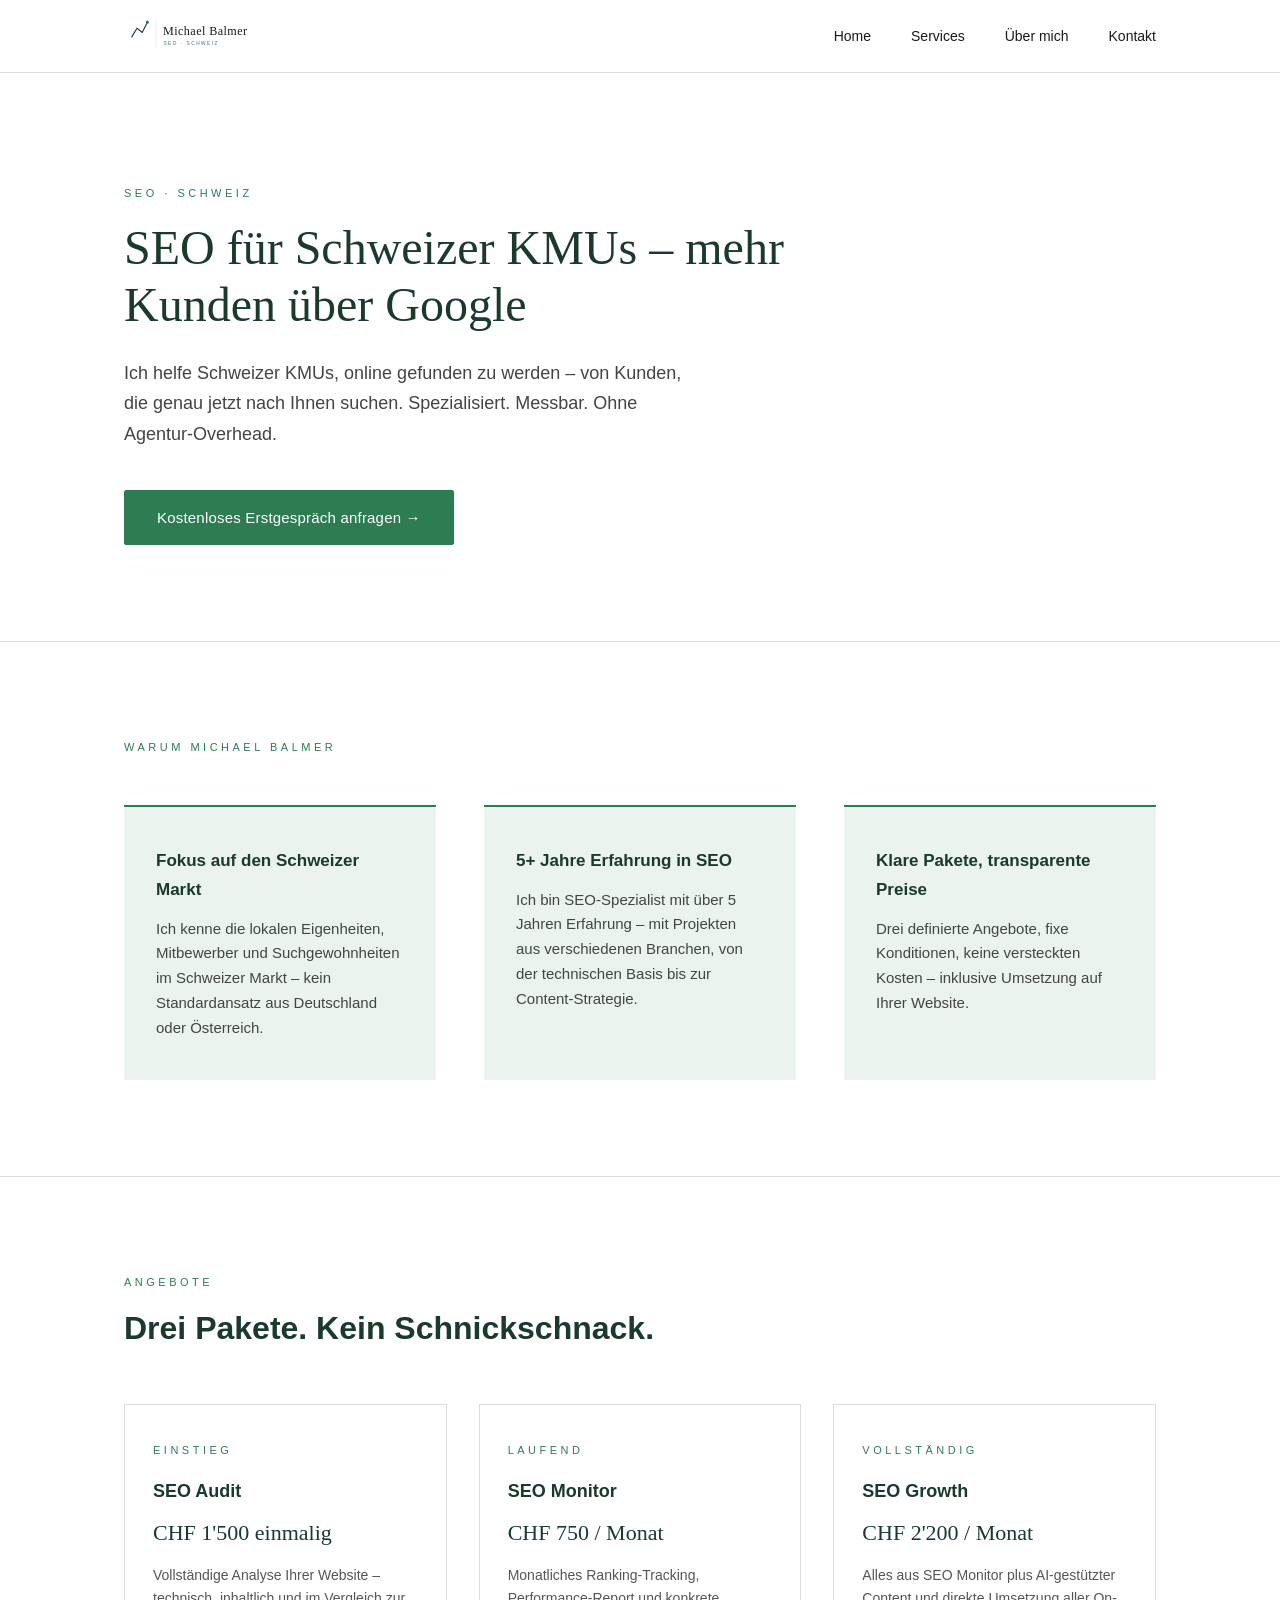
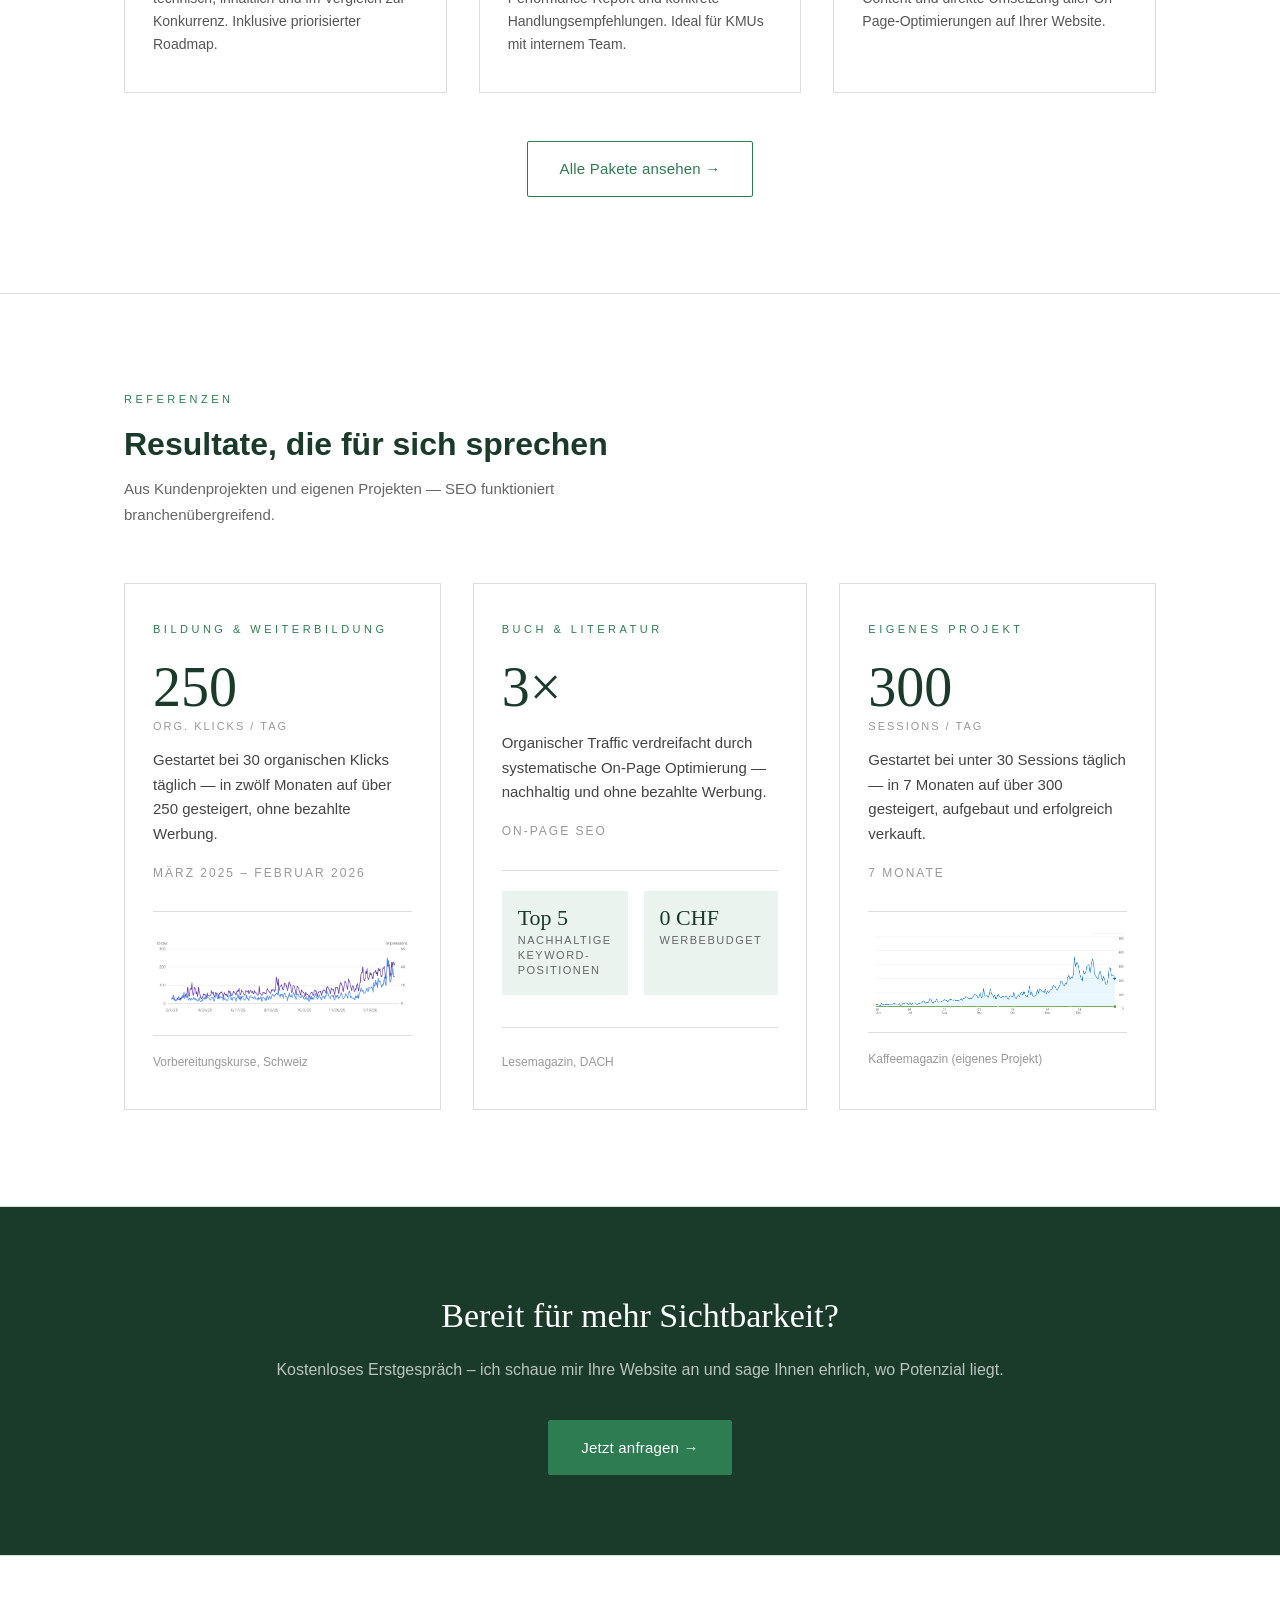
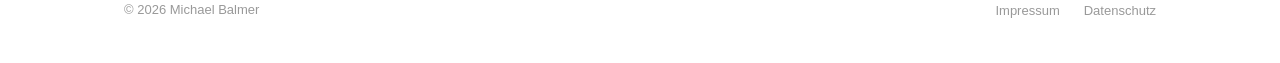
==== commit c3aa7b5b: "Neupositionierung auf Schweizer KMUs Alle Referenzen auf Praxen, Gesundheitsbetriebe, Kliniken und P" ====
--- a/index.html
+++ b/index.html
@@ -3,11 +3,11 @@
 <head>
   <meta charset="UTF-8" />
   <meta name="viewport" content="width=device-width, initial-scale=1.0" />
-  <title>Michael Balmer – SEO für Schweizer Praxen und Gesundheitsbetriebe</title>
-  <meta name="description" content="SEO-Spezialist für Schweizer Praxen, Kliniken und Gesundheitsbetriebe. Mehr Patienten über Google. Klare Pakete, transparente Preise." />
+  <title>Michael Balmer – SEO für Schweizer KMUs</title>
+  <meta name="description" content="SEO-Spezialist für Schweizer KMUs. Mehr Kunden über Google. Klare Pakete, transparente Preise." />
   <link rel="canonical" href="https://michael-balmer.com/" />
-  <meta property="og:title" content="Michael Balmer – SEO für Schweizer Praxen und Gesundheitsbetriebe" />
-  <meta property="og:description" content="SEO-Spezialist für Schweizer Praxen, Kliniken und Gesundheitsbetriebe. Mehr Patienten über Google. Klare Pakete, transparente Preise." />
+  <meta property="og:title" content="Michael Balmer – SEO für Schweizer KMUs" />
+  <meta property="og:description" content="SEO-Spezialist für Schweizer KMUs. Mehr Kunden über Google. Klare Pakete, transparente Preise." />
   <meta property="og:url" content="https://michael-balmer.com/" />
   <meta property="og:type" content="website" />
   <link rel="icon" href="/favicon.svg" type="image/svg+xml" />
@@ -54,8 +54,8 @@
       <div class="container">
         <div class="hero-inner">
           <span class="label">SEO · Schweiz</span>
-          <h1>SEO für Schweizer Praxen und Gesundheitsbetriebe – mehr Patienten über Google</h1>
-          <p class="hero-sub">Ich helfe Schweizer Praxen, Kliniken und Gesundheitsbetriebe, online gefunden zu werden – von Patienten, die genau jetzt nach Ihnen suchen. Spezialisiert. Messbar. Ohne Agentur-Overhead.</p>
+          <h1>SEO für Schweizer KMUs – mehr Kunden über Google</h1>
+          <p class="hero-sub">Ich helfe Schweizer KMUs, online gefunden zu werden – von Kunden, die genau jetzt nach Ihnen suchen. Spezialisiert. Messbar. Ohne Agentur-Overhead.</p>
           <a href="/kontakt" class="btn btn-primary">Kostenloses Erstgespräch anfragen →</a>
         </div>
       </div>
@@ -67,8 +67,8 @@
         <span class="label">Warum Michael Balmer</span>
         <div class="usp-grid">
           <div class="usp-item">
-            <h3>Fokus auf den Schweizer Gesundheitsmarkt</h3>
-            <p>Ich kenne die lokalen Eigenheiten, Mitbewerber und Suchgewohnheiten im Schweizer Gesundheitsmarkt – kein Standardansatz aus Deutschland oder Österreich.</p>
+            <h3>Fokus auf den Schweizer Markt</h3>
+            <p>Ich kenne die lokalen Eigenheiten, Mitbewerber und Suchgewohnheiten im Schweizer Markt – kein Standardansatz aus Deutschland oder Österreich.</p>
           </div>
           <div class="usp-item">
             <h3>5+ Jahre Erfahrung in SEO</h3>
@@ -100,7 +100,7 @@
             <span class="label">Laufend</span>
             <h3>SEO Monitor</h3>
             <span class="service-price">CHF 750 / Monat</span>
-            <p>Monatliches Ranking-Tracking, Performance-Report und konkrete Handlungsempfehlungen. Ideal für Praxen mit internem Team.</p>
+            <p>Monatliches Ranking-Tracking, Performance-Report und konkrete Handlungsempfehlungen. Ideal für KMUs mit internem Team.</p>
           </div>
           <div class="service-card">
             <span class="label">Vollständig</span>
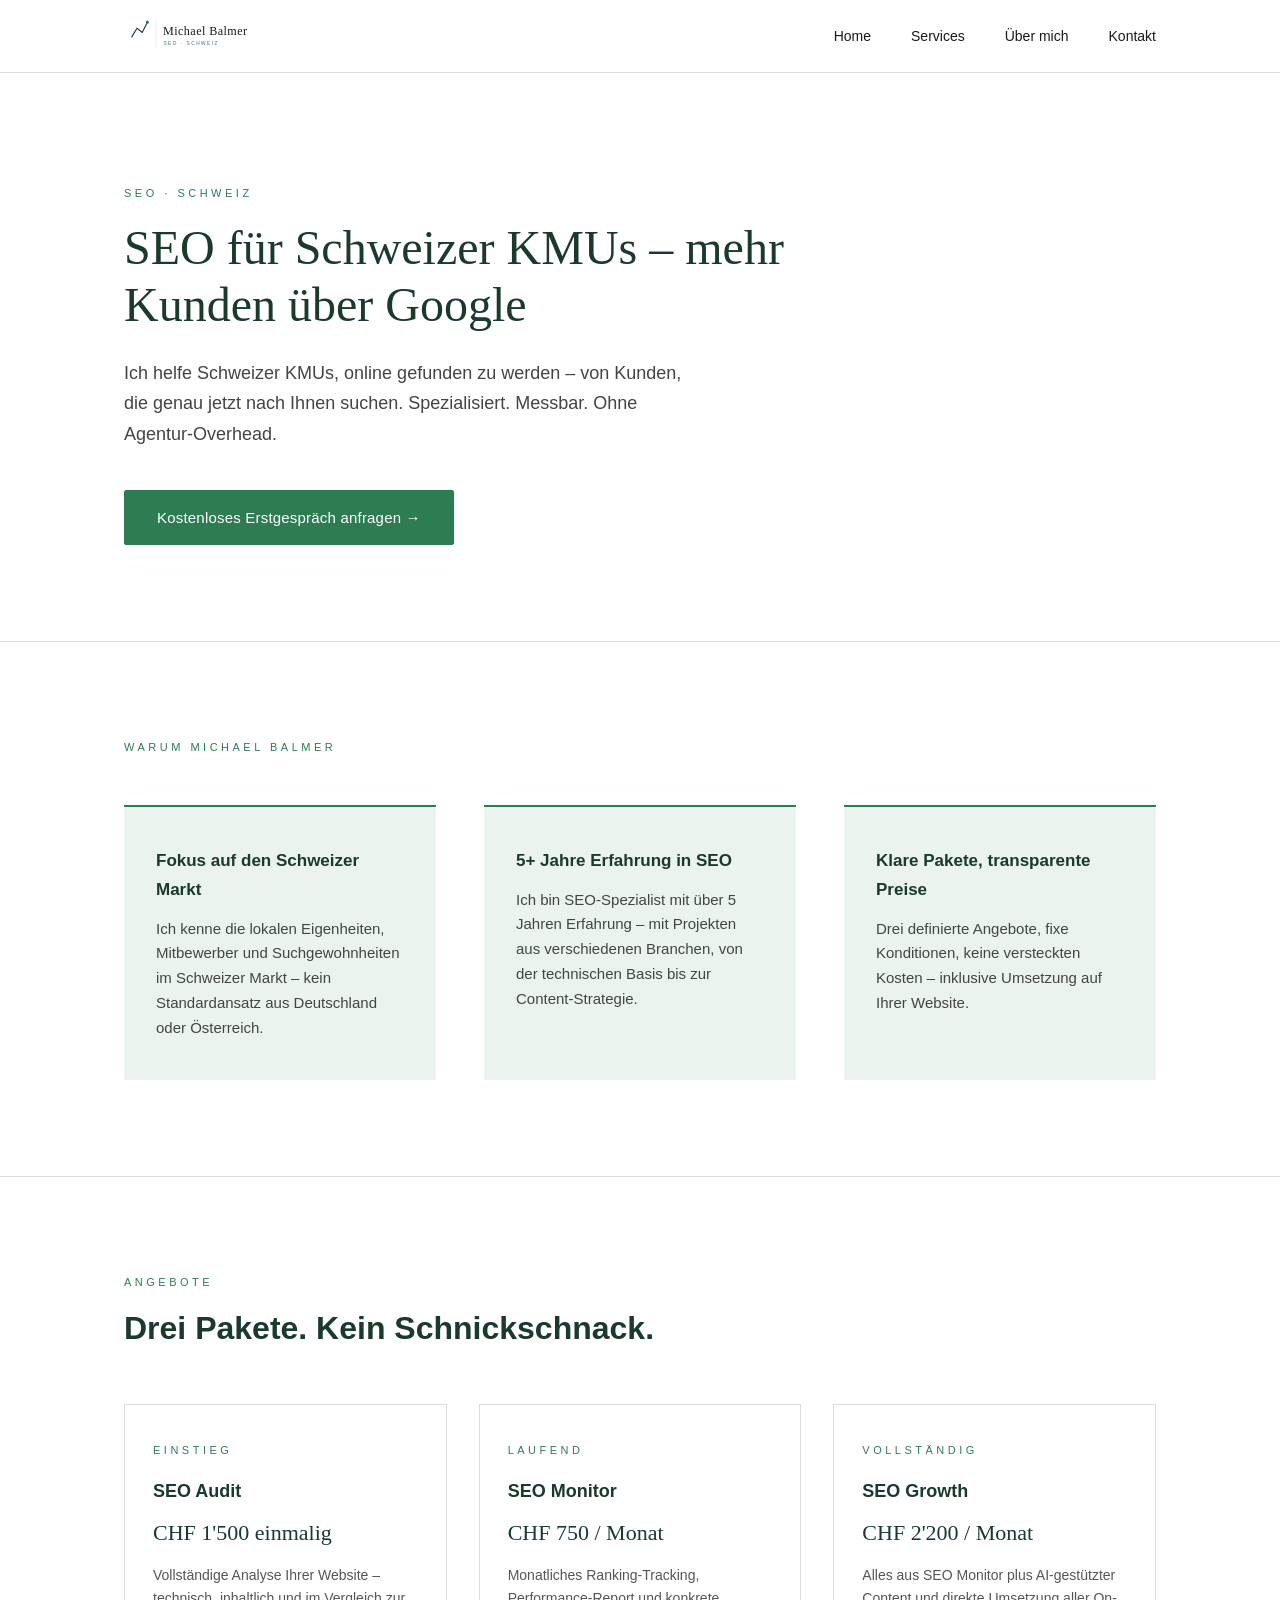
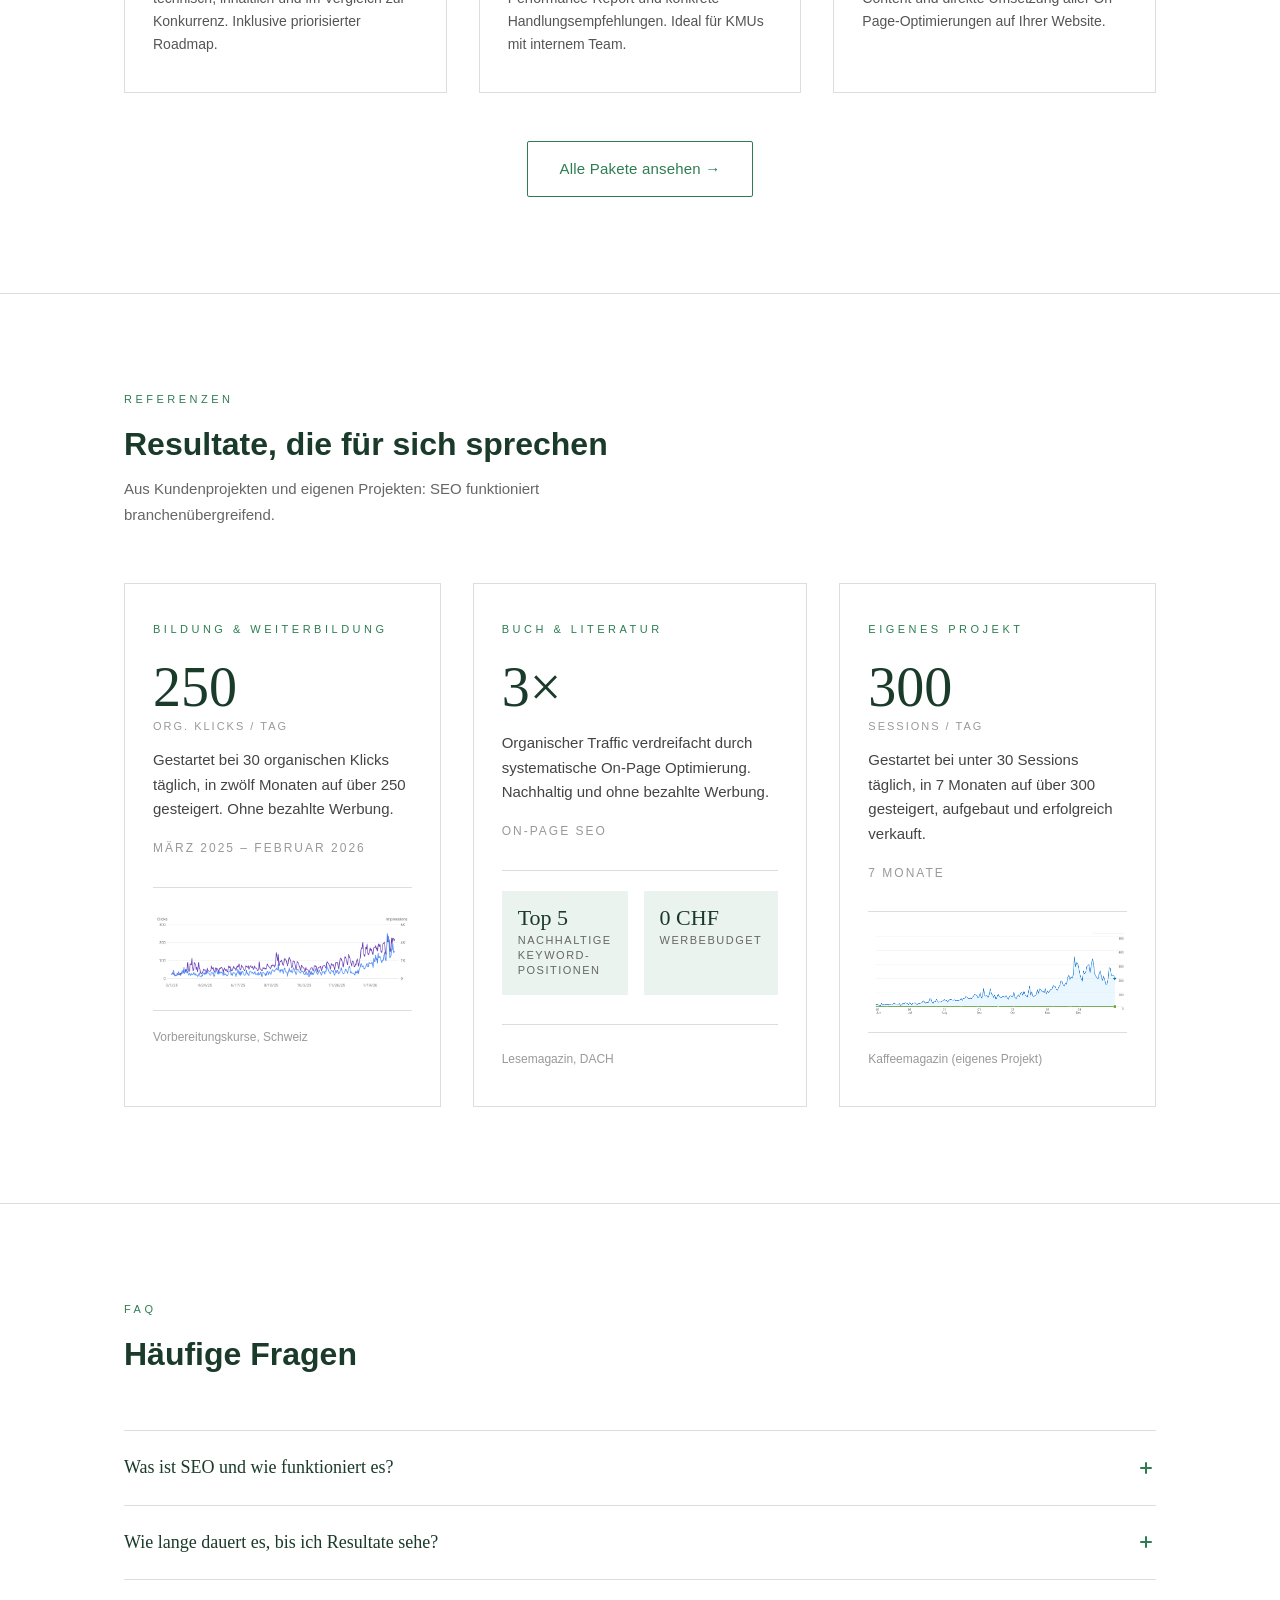
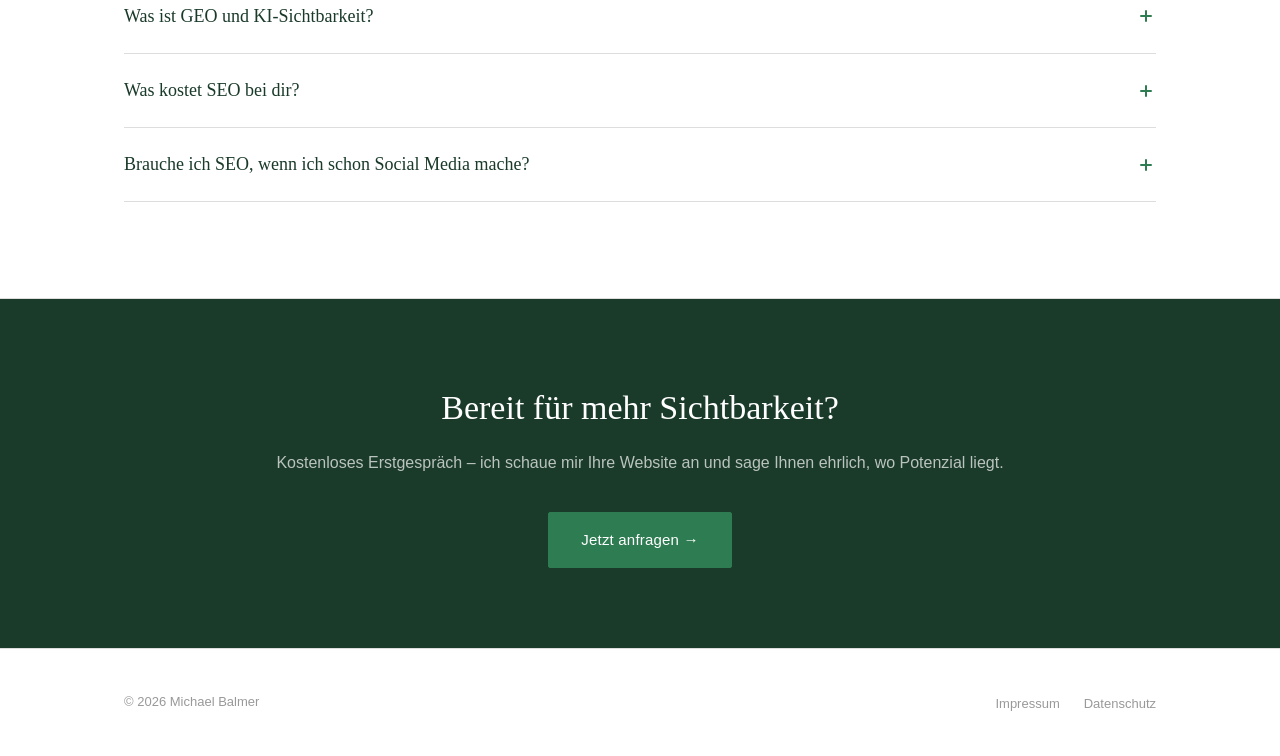
==== commit ddb33f15: "FAQ-Sektion hinzugefügt, em-dashes entfernt 5 aufklappbare FAQ-Einträge inkl. GEO/KI-Erklärung nach " ====
--- a/index.html
+++ b/index.html
@@ -121,14 +121,14 @@
         <span class="label">Referenzen</span>
         <div class="section-head">
           <h2>Resultate, die für sich sprechen</h2>
-          <p class="section-intro">Aus Kundenprojekten und eigenen Projekten — SEO funktioniert branchenübergreifend.</p>
+          <p class="section-intro">Aus Kundenprojekten und eigenen Projekten: SEO funktioniert branchenübergreifend.</p>
         </div>
         <div class="referenzen-grid">
 
           <div class="referenz-card">
             <span class="label">Bildung &amp; Weiterbildung</span>
             <div class="referenz-metric">250<span class="referenz-metric-unit">org. Klicks / Tag</span></div>
-            <p class="referenz-desc">Gestartet bei 30 organischen Klicks täglich — in zwölf Monaten auf über 250 gesteigert, ohne bezahlte Werbung.</p>
+            <p class="referenz-desc">Gestartet bei 30 organischen Klicks täglich, in zwölf Monaten auf über 250 gesteigert. Ohne bezahlte Werbung.</p>
             <span class="referenz-timeframe">März 2025 – Februar 2026</span>
             <div class="referenz-chart">
               <img
@@ -143,7 +143,7 @@
           <div class="referenz-card">
             <span class="label">Buch &amp; Literatur</span>
             <div class="referenz-metric">3×</div>
-            <p class="referenz-desc">Organischer Traffic verdreifacht durch systematische On-Page Optimierung — nachhaltig und ohne bezahlte Werbung.</p>
+            <p class="referenz-desc">Organischer Traffic verdreifacht durch systematische On-Page Optimierung. Nachhaltig und ohne bezahlte Werbung.</p>
             <span class="referenz-timeframe">On-Page SEO</span>
             <div class="referenz-stat-block">
               <div class="referenz-stat">
@@ -161,7 +161,7 @@
           <div class="referenz-card">
             <span class="label">Eigenes Projekt</span>
             <div class="referenz-metric">300<span class="referenz-metric-unit">Sessions / Tag</span></div>
-            <p class="referenz-desc">Gestartet bei unter 30 Sessions täglich — in 7 Monaten auf über 300 gesteigert, aufgebaut und erfolgreich verkauft.</p>
+            <p class="referenz-desc">Gestartet bei unter 30 Sessions täglich, in 7 Monaten auf über 300 gesteigert, aufgebaut und erfolgreich verkauft.</p>
             <span class="referenz-timeframe">7 Monate</span>
             <div class="referenz-chart">
               <img
@@ -177,6 +177,69 @@
       </div>
     </section>
 
+    <!-- ===== FAQ ===== -->
+    <section class="faq">
+      <div class="container">
+        <span class="label">FAQ</span>
+        <div class="section-head">
+          <h2>Häufige Fragen</h2>
+        </div>
+        <div class="faq-list">
+
+          <div class="faq-item">
+            <button class="faq-question" aria-expanded="false">
+              Was ist SEO und wie funktioniert es?
+              <span class="faq-icon" aria-hidden="true"></span>
+            </button>
+            <div class="faq-answer">
+              <p>SEO (Search Engine Optimization) macht Ihre Website für Google besser auffindbar. Durch technische Optimierung, relevante Inhalte und den Aufbau von Autorität erscheint Ihre Website weiter oben in den Suchergebnissen, genau dann, wenn potenzielle Kunden nach Ihren Leistungen suchen.</p>
+            </div>
+          </div>
+
+          <div class="faq-item">
+            <button class="faq-question" aria-expanded="false">
+              Wie lange dauert es, bis ich Resultate sehe?
+              <span class="faq-icon" aria-hidden="true"></span>
+            </button>
+            <div class="faq-answer">
+              <p>Erste Verbesserungen sind oft nach 2–3 Monaten messbar, solide Ergebnisse nach 6–12 Monaten. SEO ist keine Schnelllösung, aber die Resultate sind nachhaltig und unabhängig von Werbebudgets.</p>
+            </div>
+          </div>
+
+          <div class="faq-item">
+            <button class="faq-question" aria-expanded="false">
+              Was ist GEO und KI-Sichtbarkeit?
+              <span class="faq-icon" aria-hidden="true"></span>
+            </button>
+            <div class="faq-answer">
+              <p>GEO steht für Generative Engine Optimization, also die Optimierung für KI-Tools wie ChatGPT, Perplexity oder Google AI Overviews. Wer dort genannt wird, braucht dasselbe Fundament wie bei klassischem SEO: klare Inhalte, Autorität und technische Sauberkeit. Wer für Google optimiert ist, wird auch von KI-Tools gefunden.</p>
+            </div>
+          </div>
+
+          <div class="faq-item">
+            <button class="faq-question" aria-expanded="false">
+              Was kostet SEO bei dir?
+              <span class="faq-icon" aria-hidden="true"></span>
+            </button>
+            <div class="faq-answer">
+              <p>Ich biete drei klare Pakete: SEO Audit (einmalig CHF 1'500), SEO Monitor (CHF 750/Monat) und SEO Growth (CHF 2'200/Monat). Wer unsicher ist, wo er steht, startet am besten mit dem Audit. Danach empfehle ich das passende Paket.</p>
+            </div>
+          </div>
+
+          <div class="faq-item">
+            <button class="faq-question" aria-expanded="false">
+              Brauche ich SEO, wenn ich schon Social Media mache?
+              <span class="faq-icon" aria-hidden="true"></span>
+            </button>
+            <div class="faq-answer">
+              <p>Ja. Social Media bringt Sichtbarkeit, solange Sie posten. SEO wirkt auch dann, wenn Sie schlafen. Wer auf Google gefunden wird, muss keine Reichweite kaufen. Beides ergänzt sich, aber SEO ist der nachhaltigere Kanal.</p>
+            </div>
+          </div>
+
+        </div>
+      </div>
+    </section>
+
     <!-- ===== CTA BAND ===== -->
     <section class="cta-band">
       <div class="container">
--- a/css/style.css
+++ b/css/style.css
@@ -886,6 +886,86 @@
 }
 
 /* =========================================
+   FAQ
+   ========================================= */
+.faq {
+  padding: var(--section-py) 0;
+  border-bottom: 1px solid var(--gray);
+}
+.faq-list {
+  margin-top: 48px;
+  border-top: 1px solid var(--gray);
+}
+.faq-item {
+  border-bottom: 1px solid var(--gray);
+}
+.faq-question {
+  width: 100%;
+  display: flex;
+  justify-content: space-between;
+  align-items: center;
+  gap: 24px;
+  padding: 24px 0;
+  background: none;
+  border: none;
+  cursor: pointer;
+  text-align: left;
+  font-family: Georgia, 'Times New Roman', serif;
+  font-size: clamp(16px, 2vw, 18px);
+  color: var(--green-dark);
+  line-height: 1.4;
+  transition: color 0.2s;
+}
+.faq-question:hover {
+  color: var(--green);
+}
+.faq-icon {
+  flex-shrink: 0;
+  width: 20px;
+  height: 20px;
+  position: relative;
+}
+.faq-icon::before,
+.faq-icon::after {
+  content: '';
+  position: absolute;
+  background: var(--green);
+  border-radius: 2px;
+  transition: transform 0.25s, opacity 0.25s;
+}
+.faq-icon::before {
+  width: 2px;
+  height: 12px;
+  top: 4px;
+  left: 9px;
+}
+.faq-icon::after {
+  width: 12px;
+  height: 2px;
+  top: 9px;
+  left: 4px;
+}
+.faq-item.open .faq-icon::before {
+  transform: rotate(90deg);
+  opacity: 0;
+}
+.faq-answer {
+  max-height: 0;
+  overflow: hidden;
+  transition: max-height 0.3s ease;
+}
+.faq-item.open .faq-answer {
+  max-height: 400px;
+}
+.faq-answer p {
+  font-size: 15px;
+  color: #444;
+  line-height: 1.7;
+  padding-bottom: 24px;
+  max-width: 680px;
+}
+
+/* =========================================
    FOOTER
    ========================================= */
 .site-footer {
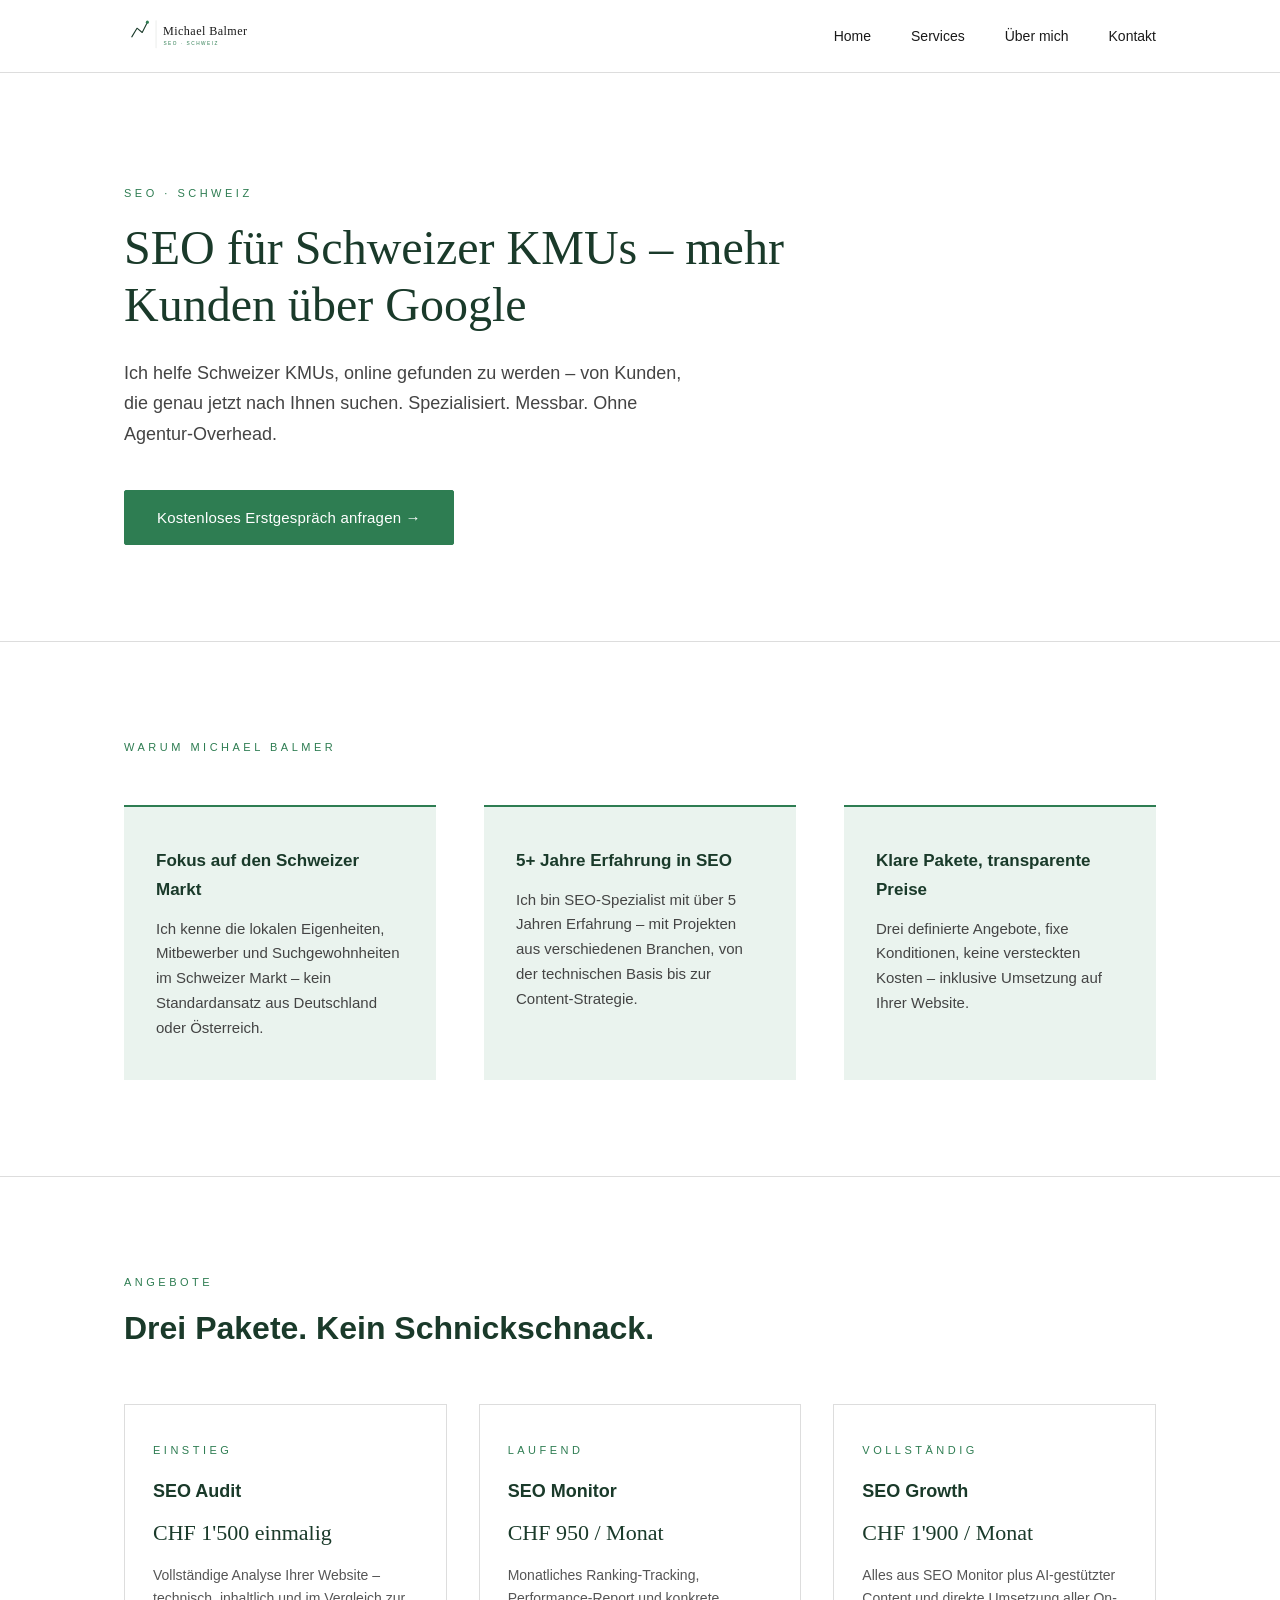
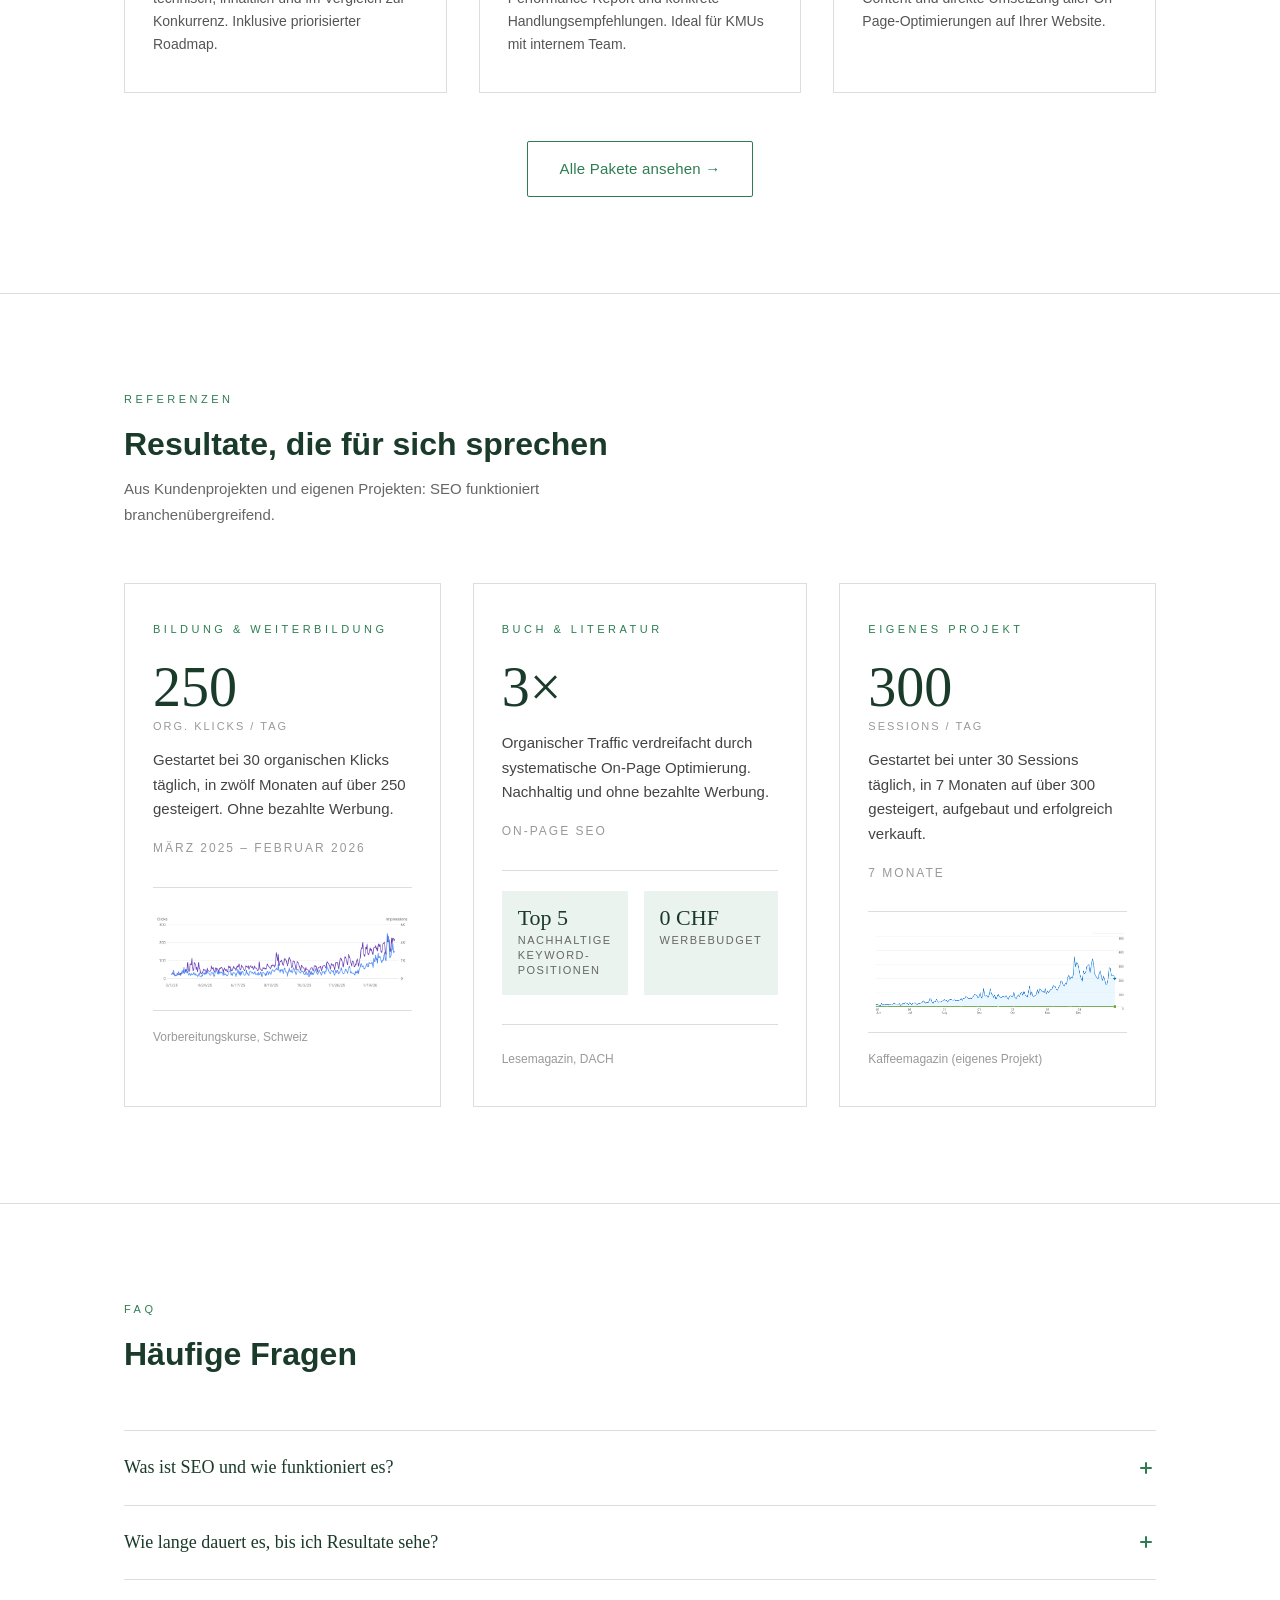
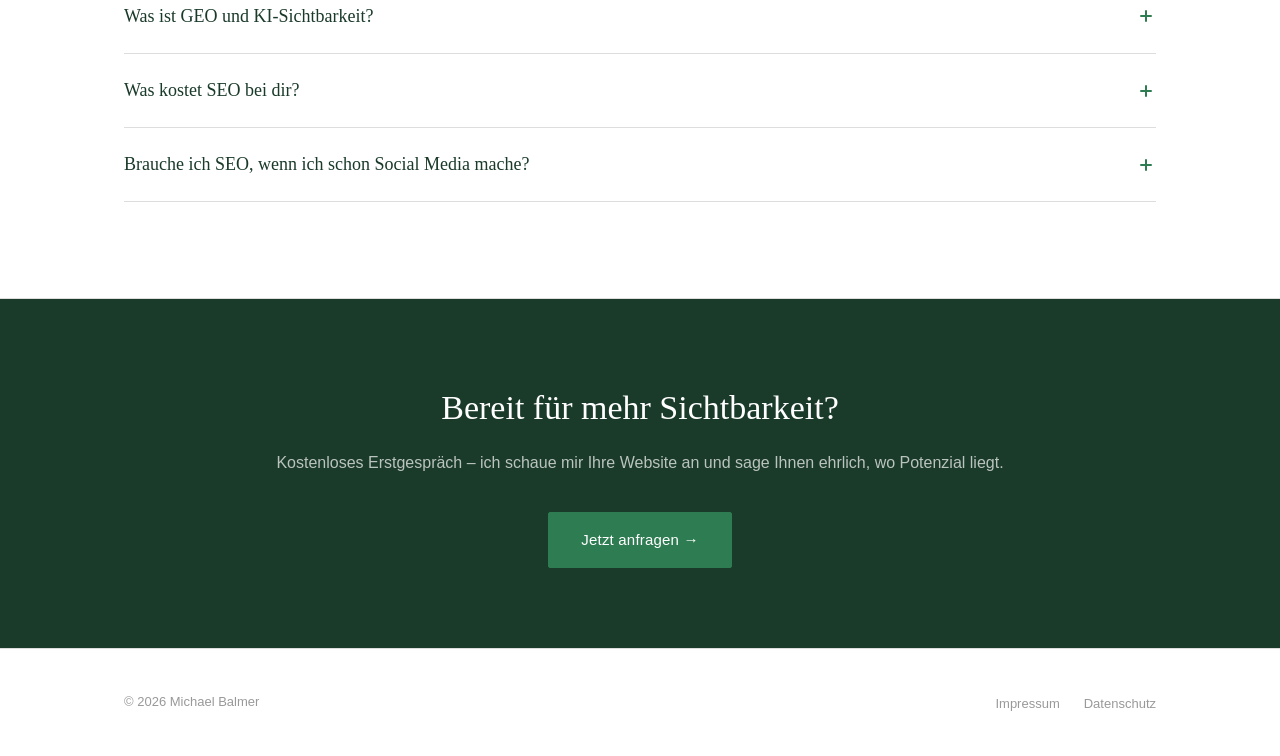
==== commit 2891a86d: "Preise angepasst: SEO Monitor 750→950, SEO Growth 2200→1900 CHF Co-Authored-By: Claude Sonnet 4.6 <n" ====
--- a/index.html
+++ b/index.html
@@ -99,13 +99,13 @@
           <div class="service-card">
             <span class="label">Laufend</span>
             <h3>SEO Monitor</h3>
-            <span class="service-price">CHF 750 / Monat</span>
+            <span class="service-price">CHF 950 / Monat</span>
             <p>Monatliches Ranking-Tracking, Performance-Report und konkrete Handlungsempfehlungen. Ideal für KMUs mit internem Team.</p>
           </div>
           <div class="service-card">
             <span class="label">Vollständig</span>
             <h3>SEO Growth</h3>
-            <span class="service-price">CHF 2'200 / Monat</span>
+            <span class="service-price">CHF 1'900 / Monat</span>
             <p>Alles aus SEO Monitor plus AI-gestützter Content und direkte Umsetzung aller On-Page-Optimierungen auf Ihrer Website.</p>
           </div>
         </div>
@@ -222,7 +222,7 @@
               <span class="faq-icon" aria-hidden="true"></span>
             </button>
             <div class="faq-answer">
-              <p>Ich biete drei klare Pakete: SEO Audit (einmalig CHF 1'500), SEO Monitor (CHF 750/Monat) und SEO Growth (CHF 2'200/Monat). Wer unsicher ist, wo er steht, startet am besten mit dem Audit. Danach empfehle ich das passende Paket.</p>
+              <p>Ich biete drei klare Pakete: SEO Audit (einmalig CHF 1'500), SEO Monitor (CHF 950/Monat) und SEO Growth (CHF 1'900/Monat). Wer unsicher ist, wo er steht, startet am besten mit dem Audit. Danach empfehle ich das passende Paket.</p>
             </div>
           </div>
 
